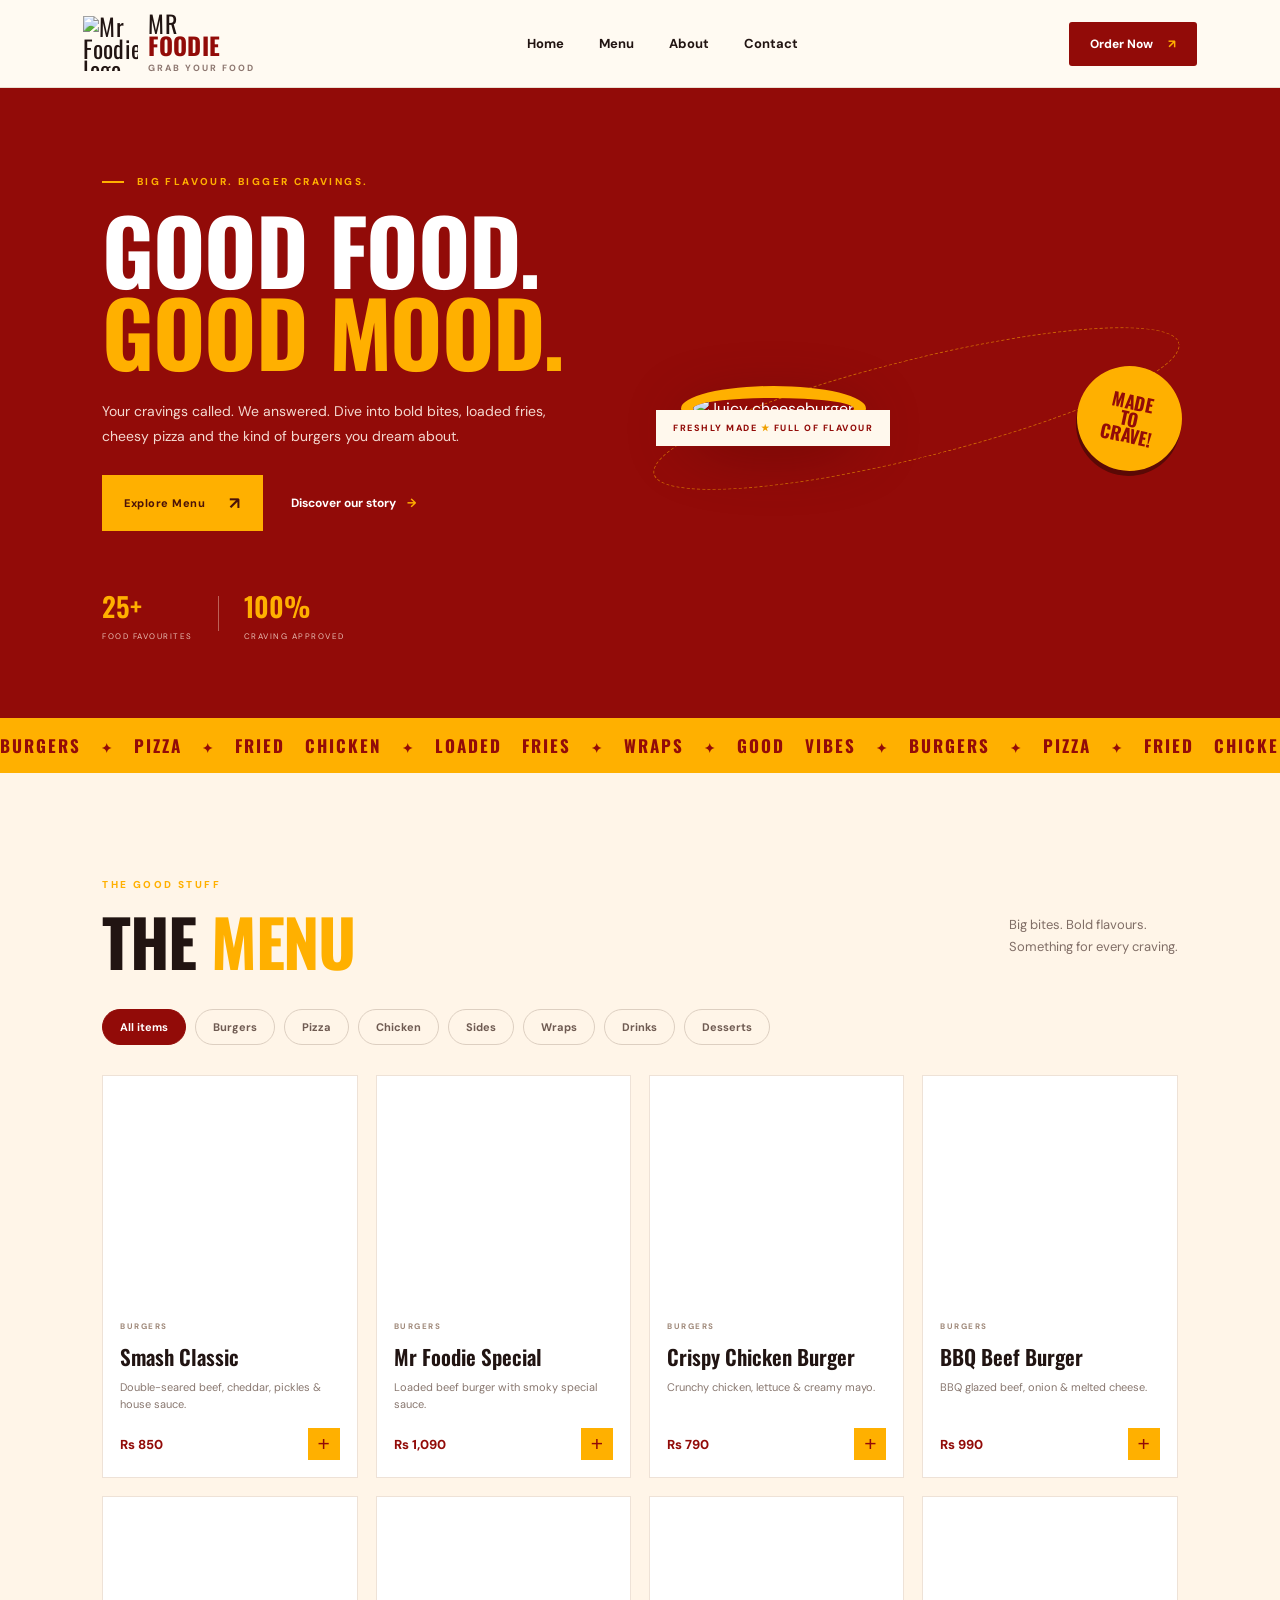
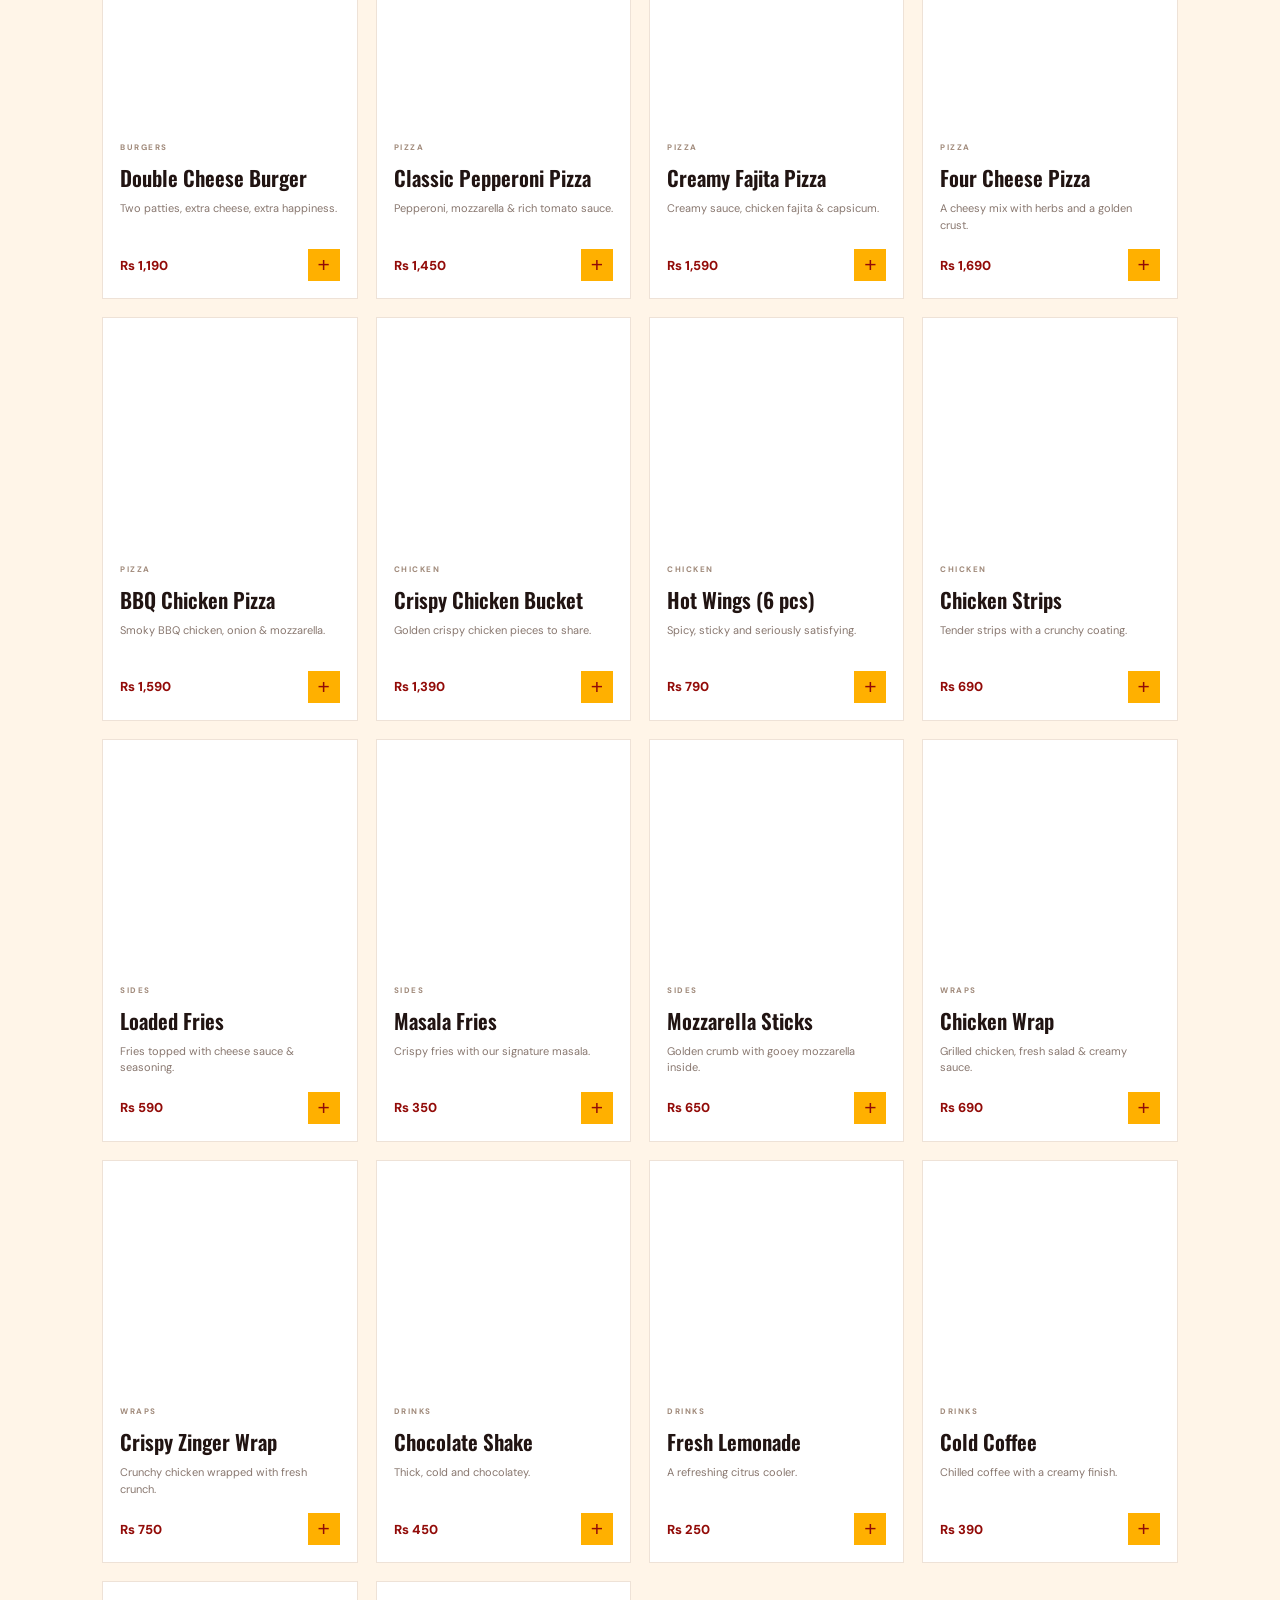
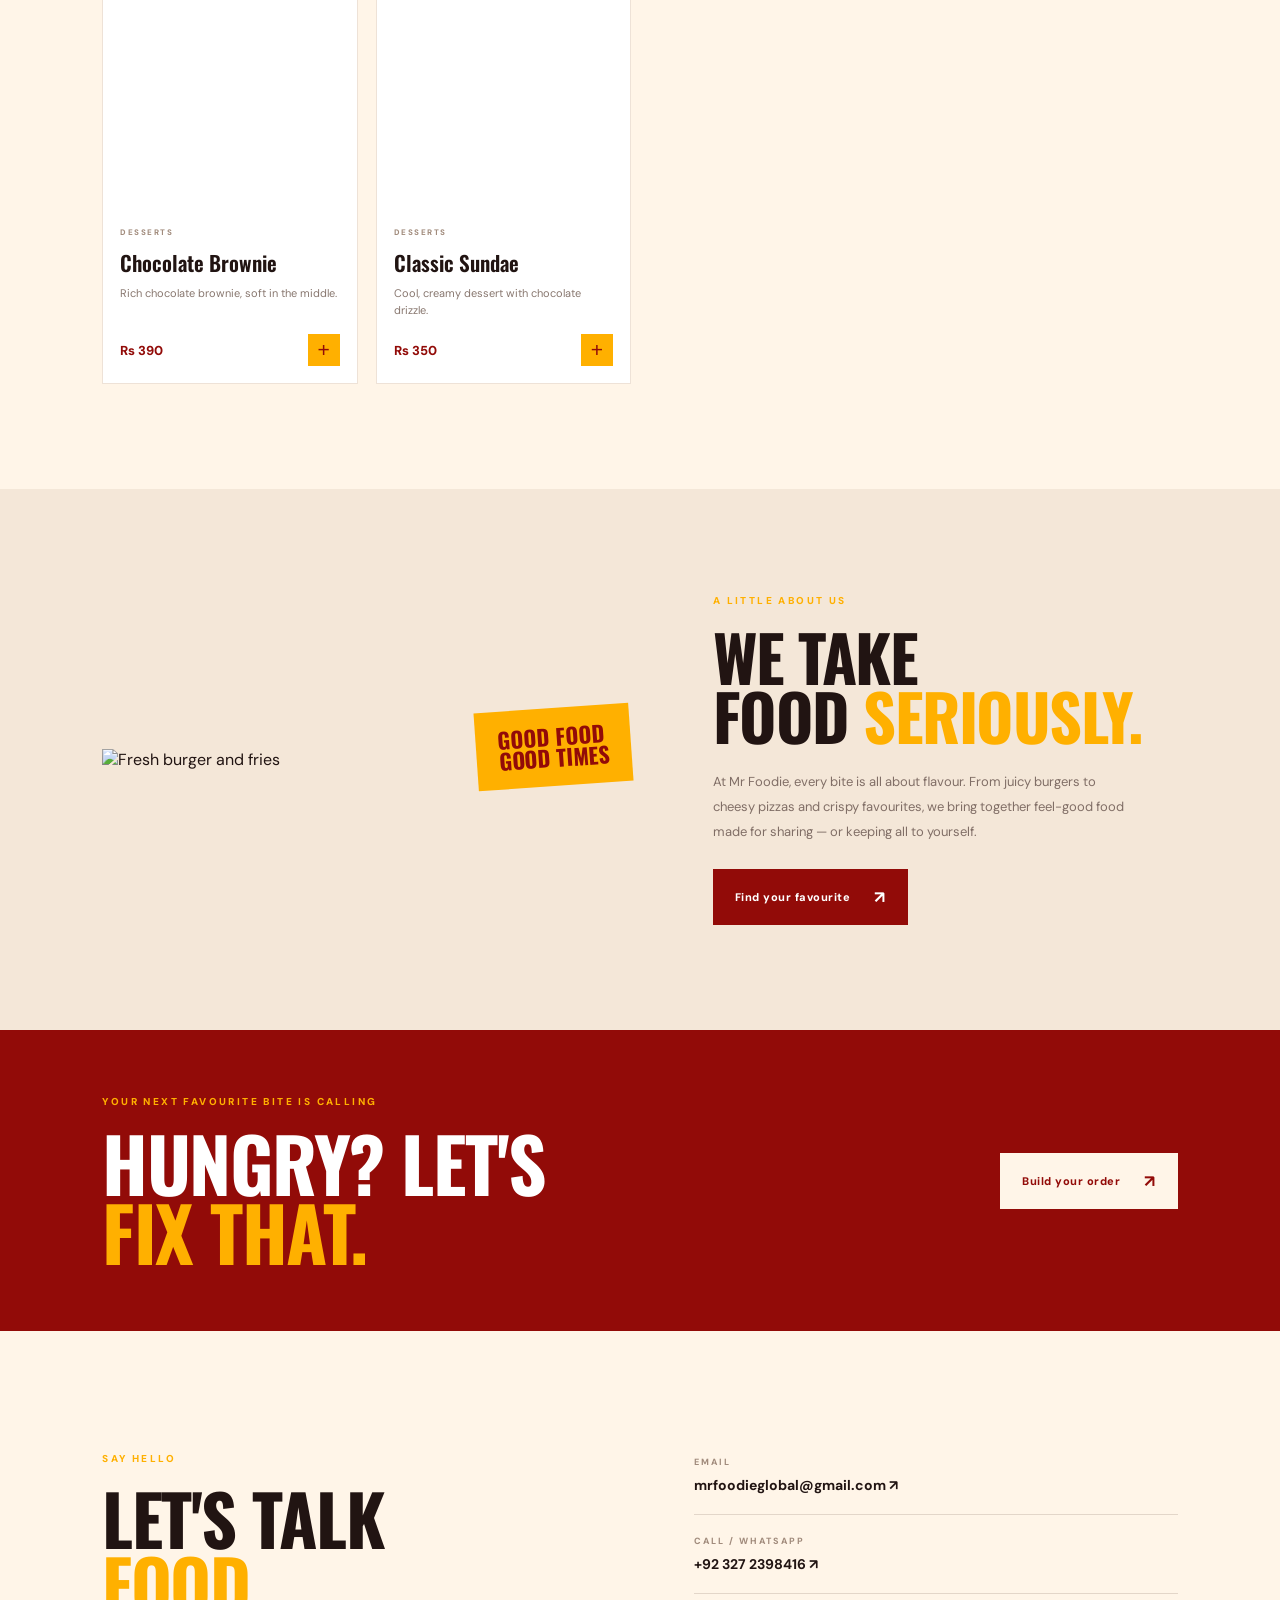
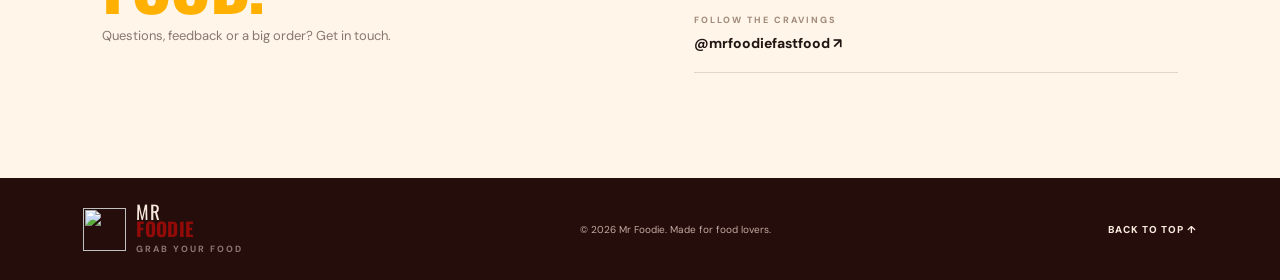
==== index.html @ 16283902 "Add files via upload" ====
<!DOCTYPE html>
<html lang="en">
<head>
  <meta charset="UTF-8"><meta name="viewport" content="width=device-width, initial-scale=1.0">
  <meta name="theme-color" content="#8f0805">
  <meta name="description" content="Mr Foodie — Grab your food. Burgers, pizza, fried chicken, wraps, fries and more.">
  <title>Mr Foodie | Grab Your Food</title>
  <link rel="preconnect" href="https://images.unsplash.com"><link rel="preconnect" href="https://fonts.googleapis.com">
  <link href="https://fonts.googleapis.com/css2?family=DM+Sans:wght@400;500;600;700;800&family=Oswald:wght@500;600;700&display=swap" rel="stylesheet">
  <link rel="stylesheet" href="styles.css">
</head>
<body>
<header class="site-header">
  <a class="brand" href="#home"><img src="assets/logo.png" alt="Mr Foodie logo"><span>MR <b>FOODIE</b><small>GRAB YOUR FOOD</small></span></a>
  <button class="menu-toggle" aria-label="Open menu">☰</button>
  <nav id="nav"><a href="#home">Home</a><a href="#menu">Menu</a><a href="#about">About</a><a href="#contact">Contact</a></nav>
  <a class="header-order" href="#menu">Order Now <span>↗</span></a>
</header>
<main>
<section class="hero" id="home">
  <div class="hero-copy"><p class="eyebrow"><span></span> BIG FLAVOUR. BIGGER CRAVINGS.</p>
    <h1>GOOD FOOD.<br><em>GOOD MOOD.</em></h1>
    <p class="hero-text">Your cravings called. We answered. Dive into bold bites, loaded fries, cheesy pizza and the kind of burgers you dream about.</p>
    <div class="hero-actions"><a class="btn btn-primary" href="#menu">Explore Menu <b>↗</b></a><a class="text-link" href="#about">Discover our story <span>→</span></a></div>
    <div class="hero-stats"><div><strong>25+</strong><small>FOOD FAVOURITES</small></div><i></i><div><strong>100%</strong><small>CRAVING APPROVED</small></div></div>
  </div>
  <div class="hero-art"><div class="hero-ring"></div><img src="https://images.unsplash.com/photo-1568901346375-23c9450c58cd?auto=format&fit=crop&w=1000&q=88" alt="Juicy cheeseburger"><div class="hero-sticker">MADE<br>TO<br>CRAVE!</div><div class="hero-caption">FRESHLY MADE <b>★</b> FULL OF FLAVOUR</div></div>
</section>
<div class="ticker"><div>BURGERS <b>✦</b> PIZZA <b>✦</b> FRIED CHICKEN <b>✦</b> LOADED FRIES <b>✦</b> WRAPS <b>✦</b> GOOD VIBES <b>✦</b> BURGERS <b>✦</b> PIZZA <b>✦</b> FRIED CHICKEN <b>✦</b></div></div>
<section class="menu-section section" id="menu">
  <div class="section-heading"><div><p class="eyebrow">THE GOOD STUFF</p><h2>THE <em>MENU</em></h2></div><p>Big bites. Bold flavours.<br>Something for every craving.</p></div>
  <div class="filters" id="filters">
    <button class="filter active" data-category="All">All items</button><button class="filter" data-category="Burgers">Burgers</button><button class="filter" data-category="Pizza">Pizza</button><button class="filter" data-category="Chicken">Chicken</button><button class="filter" data-category="Sides">Sides</button><button class="filter" data-category="Wraps">Wraps</button><button class="filter" data-category="Drinks">Drinks</button><button class="filter" data-category="Desserts">Desserts</button>
  </div>
  <div class="menu-grid" id="menuGrid"></div>
</section>
<section class="feature section" id="about"><div class="feature-image"><img src="https://images.unsplash.com/photo-1550547660-d9450f859349?auto=format&fit=crop&w=1100&q=85" alt="Fresh burger and fries"><span>GOOD FOOD<br>GOOD TIMES</span></div><div class="feature-copy"><p class="eyebrow">A LITTLE ABOUT US</p><h2>WE TAKE<br>FOOD <em>SERIOUSLY.</em></h2><p>At Mr Foodie, every bite is all about flavour. From juicy burgers to cheesy pizzas and crispy favourites, we bring together feel-good food made for sharing — or keeping all to yourself.</p><a class="btn btn-dark" href="#menu">Find your favourite <b>↗</b></a></div></section>
<section class="order-banner"><div><p class="eyebrow">YOUR NEXT FAVOURITE BITE IS CALLING</p><h2>HUNGRY? LET'S<br><em>FIX THAT.</em></h2></div><a class="btn btn-light" href="#menu">Build your order <b>↗</b></a></section>
<section class="contact section" id="contact"><div><p class="eyebrow">SAY HELLO</p><h2>LET'S TALK<br><em>FOOD.</em></h2><p>Questions, feedback or a big order? Get in touch.</p></div><div class="contact-details"><a href="mailto:mrfoodieglobal@gmail.com"><span>EMAIL</span><b>mrfoodieglobal@gmail.com ↗</b></a><a href="tel:+923272398416"><span>CALL / WHATSAPP</span><b>+92 327 2398416 ↗</b></a><a href="https://www.instagram.com/mrfoodiefastfood" target="_blank" rel="noopener"><span>FOLLOW THE CRAVINGS</span><b>@mrfoodiefastfood ↗</b></a></div></section>
</main>
<footer><a class="brand footer-brand" href="#home"><img src="assets/logo.png" alt=""><span>MR <b>FOODIE</b><small>GRAB YOUR FOOD</small></span></a><p>© <span id="year"></span> Mr Foodie. Made for food lovers.</p><a href="#home">BACK TO TOP ↑</a></footer>

<div class="cart-fab" id="cartFab" aria-live="polite">🛒 <span id="cartCount">0</span> <b>VIEW ORDER</b></div>
<div class="modal-backdrop" id="cartModal" aria-hidden="true"><section class="cart-modal"><button class="close-modal" id="closeCart" aria-label="Close">×</button><p class="eyebrow">READY WHEN YOU ARE</p><h2>YOUR <em>ORDER</em></h2><div id="cartItems"></div><div class="cart-total"><span>ESTIMATED TOTAL</span><strong id="cartTotal">Rs 0</strong></div><form id="orderForm"><label>Your name<input required name="customer" placeholder="Name"></label><label>Phone number<input required name="phone" type="tel" placeholder="+92 ..."></label><label>Delivery address<textarea required name="address" rows="2" placeholder="Where should we deliver?"></textarea></label><label>Extra instructions<textarea name="notes" rows="2" placeholder="Any special requests? (optional)"></textarea></label><button class="btn btn-primary submit-order" type="submit">SEND ORDER TO GMAIL ↗</button><small class="form-note">Your order will open in Gmail as a ready-to-send email. Please press Send to place it.</small></form></section></div>
<script src="script.js"></script>
</body></html>
---- styles.css ----
*{box-sizing:border-box} :root{--red:#920b08;--deep:#650704;--orange:#ffb000;--cream:#fff5e8;--ink:#211412}html{scroll-behavior:smooth}body{margin:0;background:var(--cream);color:var(--ink);font-family:"DM Sans",sans-serif}a{color:inherit;text-decoration:none}.site-header{height:88px;padding:0 6.5%;display:flex;align-items:center;justify-content:space-between;background:#fffaf2;position:sticky;top:0;z-index:10;border-bottom:1px solid #eadfd2}.brand{display:flex;align-items:center;gap:10px;font-family:Oswald,sans-serif;font-size:24px;line-height:.9;letter-spacing:.4px}.brand img{width:55px;height:55px;object-fit:contain}.brand span{display:flex;flex-direction:column}.brand b{color:var(--red)}.brand small{font:700 9px "DM Sans";letter-spacing:2px;margin-top:6px;color:#8d7770}nav{display:flex;gap:35px;font-size:13px;font-weight:700}nav a:hover,.text-link:hover{color:var(--red)}.header-order{background:var(--red);color:white;padding:14px 21px;border-radius:3px;font-size:12px;font-weight:800}.header-order span{color:var(--orange);margin-left:12px}.menu-toggle{display:none;border:0;background:none;font-size:25px}.hero{background:var(--red);color:white;min-height:630px;padding:80px 8% 70px;display:grid;grid-template-columns:1fr 1fr;align-items:center;gap:3%}.eyebrow{font-size:10px;letter-spacing:2.4px;font-weight:800;color:var(--orange);margin:0 0 20px}.eyebrow span{display:inline-block;width:22px;height:2px;background:var(--orange);vertical-align:middle;margin-right:8px}.hero h1,.section h2,.order-banner h2{font:700 clamp(56px,7vw,100px)/.92 Oswald,sans-serif;letter-spacing:-1.5px;margin:0}.hero h1 em,.section h2 em,.order-banner h2 em{font-style:normal;color:var(--orange)}.hero-text{max-width:480px;color:#f4d9d0;line-height:1.8;font-size:14px;margin:26px 0}.hero-actions{display:flex;align-items:center;gap:28px}.btn{display:inline-flex;align-items:center;justify-content:space-between;gap:24px;padding:17px 22px;font-size:11px;font-weight:800;letter-spacing:.5px;border:0;cursor:pointer}.btn-primary{background:var(--orange);color:#4b1208}.btn b{font-size:17px}.text-link{font-size:12px;font-weight:700}.text-link span{margin-left:8px;color:var(--orange)}.hero-stats{display:flex;align-items:center;gap:25px;margin-top:55px}.hero-stats div{display:flex;flex-direction:column;gap:5px}.hero-stats strong{font:600 27px Oswald;color:var(--orange)}.hero-stats small{font-size:8px;letter-spacing:1.5px;color:#e8bdb3}.hero-stats i{height:35px;width:1px;background:#bd6157}.hero-art{position:relative;max-width:540px;margin:auto;width:100%;padding:25px}.hero-art img{width:100%;aspect-ratio:1/1;object-fit:cover;border-radius:50%;position:relative;z-index:1;border:12px solid var(--orange);box-shadow:0 20px 60px #41030066}.hero-ring{position:absolute;inset:0;border:1px dashed #ffb00088;border-radius:50%;transform:rotate(-14deg) scale(1.04)}.hero-sticker{position:absolute;z-index:2;right:-4px;top:6%;background:var(--orange);color:var(--red);width:105px;height:105px;border-radius:50%;display:grid;place-content:center;text-align:center;font:700 18px/.95 Oswald;transform:rotate(12deg);box-shadow:0 5px 0 #5a0905}.hero-caption{position:absolute;z-index:2;bottom:10px;left:0;background:#fff8ed;color:var(--red);padding:12px 17px;font-size:9px;letter-spacing:1.5px;font-weight:800}.hero-caption b{color:#f0a000}.ticker{overflow:hidden;background:var(--orange);color:var(--red);white-space:nowrap;padding:15px 0;font:700 17px Oswald;letter-spacing:2px}.ticker div{word-spacing:14px;text-align:center}.ticker b{font-size:13px}.section{padding:105px 8%}.section-heading{display:flex;justify-content:space-between;align-items:end;margin-bottom:38px}.section-heading h2,.feature-copy h2,.contact h2{font-size:65px}.section-heading>p{font-size:13px;line-height:1.7;color:#806e66}.filters{display:flex;gap:9px;flex-wrap:wrap;margin-bottom:30px}.filter{border:1px solid #ddcfc1;background:transparent;padding:10px 17px;border-radius:30px;font:700 11px "DM Sans";cursor:pointer;color:#6f5b52}.filter.active,.filter:hover{background:var(--red);color:white;border-color:var(--red)}.menu-grid{display:grid;grid-template-columns:repeat(4,1fr);gap:18px}.food-card{background:white;border:1px solid #eee2d7;transition:.25s;position:relative}.food-card:hover{transform:translateY(-5px);box-shadow:0 15px 35px #5a1c1014}.food-card img{width:100%;aspect-ratio:1.15/1;object-fit:cover;display:block}.food-info{padding:17px}.food-category{font-size:8px;letter-spacing:1.5px;color:#a18b7c;font-weight:800}.food-info h3{font:600 21px Oswald;margin:7px 0}.food-info p{font-size:11px;color:#88776f;line-height:1.5;min-height:33px;margin:0 0 16px}.food-bottom{display:flex;align-items:center;justify-content:space-between}.food-price{font-weight:800;font-size:13px;color:var(--red)}.add-btn{width:32px;height:32px;border:0;background:var(--orange);color:var(--red);font-size:21px;cursor:pointer}.feature{display:grid;grid-template-columns:1.05fr .95fr;gap:9%;align-items:center;background:#f4e7d8}.feature-image{position:relative}.feature-image img{width:100%;height:430px;object-fit:cover}.feature-image span{position:absolute;bottom:-15px;right:-15px;background:var(--orange);color:var(--red);padding:18px 22px;font:700 22px/.95 Oswald;transform:rotate(-4deg)}.feature-copy h2{font-size:clamp(48px,5vw,70px)}.feature-copy>p:not(.eyebrow){color:#806e66;line-height:1.9;font-size:13px;max-width:420px;margin:25px 0}.btn-dark{background:var(--red);color:white}.order-banner{padding:65px 8%;background:var(--red);color:white;display:flex;justify-content:space-between;align-items:center}.order-banner h2{font-size:clamp(45px,6vw,75px)}.btn-light{background:var(--cream);color:var(--red)}.contact{display:grid;grid-template-columns:1fr 1fr;gap:10%;align-items:center}.contact h2{font-size:70px}.contact>div>p:not(.eyebrow){color:#88776f;font-size:13px}.contact-details{display:flex;flex-direction:column}.contact-details a{padding:20px 0;border-bottom:1px solid #e3d6c9;display:flex;flex-direction:column;gap:8px}.contact-details span{font-size:9px;letter-spacing:2px;color:#a18b7c;font-weight:800}.contact-details b{font-size:14px}footer{padding:25px 6.5%;background:#250d0b;color:#f8eadd;display:flex;align-items:center;justify-content:space-between;font-size:10px}footer p{color:#c3a9a0}.footer-brand{font-size:19px}.footer-brand img{width:43px;height:43px}footer>a:last-child{font-weight:800;letter-spacing:1px}.cart-fab{position:fixed;right:24px;bottom:24px;z-index:12;background:var(--orange);color:var(--red);padding:15px 19px;box-shadow:0 8px 30px #280b0b44;font-size:13px;font-weight:800;cursor:pointer;display:none}.cart-fab.show{display:flex;align-items:center;gap:9px}.cart-fab b{font-size:10px;letter-spacing:1px}.modal-backdrop{position:fixed;inset:0;background:#180806b8;z-index:20;display:none;justify-content:flex-end}.modal-backdrop.open{display:flex}.cart-modal{background:var(--cream);width:min(480px,100%);height:100%;overflow:auto;padding:38px}.close-modal{float:right;border:0;background:none;font-size:32px;cursor:pointer}.cart-modal h2{font:700 43px Oswald;margin:0 0 20px}.cart-modal h2 em{font-style:normal;color:var(--red)}.cart-line{display:flex;justify-content:space-between;gap:10px;padding:13px 0;border-bottom:1px solid #e4d6c9;font-size:12px}.cart-line button{border:0;background:none;color:var(--red);cursor:pointer;font-weight:800}.cart-total{display:flex;justify-content:space-between;padding:20px 0;font-size:11px;font-weight:800}.cart-total strong{font-size:19px;color:var(--red)}#orderForm{display:grid;gap:13px}#orderForm label{font-size:10px;font-weight:800;display:grid;gap:6px}#orderForm input,#orderForm textarea{width:100%;border:1px solid #dfd0c1;background:white;padding:12px;font:12px "DM Sans";resize:vertical}.submit-order{width:100%;justify-content:center}.form-note{font-size:10px;color:#8c7b70;line-height:1.5}@media(max-width:900px){.hero{padding:65px 6%;min-height:auto}.menu-grid{grid-template-columns:repeat(3,1fr)}.section{padding:80px 6%}.site-header{padding:0 5%}}@media(max-width:650px){.site-header{height:72px}.brand{font-size:20px}.brand img{width:45px;height:45px}.menu-toggle{display:block;margin-left:auto;margin-right:15px}nav{display:none;position:absolute;top:72px;left:0;right:0;background:#fffaf2;padding:22px;flex-direction:column;gap:20px;border-bottom:1px solid #eadfd2}nav.open{display:flex}.header-order{padding:11px 13px;font-size:10px}.hero{grid-template-columns:1fr;padding:60px 7% 45px;gap:50px}.hero h1{font-size:65px}.hero-art{max-width:390px}.hero-stats{margin-top:35px}.section{padding:70px 6%}.section-heading{align-items:start;flex-direction:column;gap:15px}.section-heading h2,.feature-copy h2{font-size:55px}.menu-grid{grid-template-columns:repeat(2,1fr);gap:10px}.food-info{padding:12px}.food-info h3{font-size:18px}.food-info p{font-size:10px}.filters{gap:6px}.filter{padding:9px 12px;font-size:10px}.feature{grid-template-columns:1fr;gap:45px}.feature-image img{height:300px}.feature-copy{padding-bottom:10px}.order-banner{padding:50px 7%;gap:25px;align-items:flex-start;flex-direction:column}.contact{grid-template-columns:1fr;gap:30px}.contact h2{font-size:58px}footer{gap:15px;flex-wrap:wrap}footer p{order:3;width:100%}.cart-modal{padding:28px 22px}}@media(max-width:370px){.menu-grid{grid-template-columns:1fr}.hero h1{font-size:55px}.header-order{display:none}}
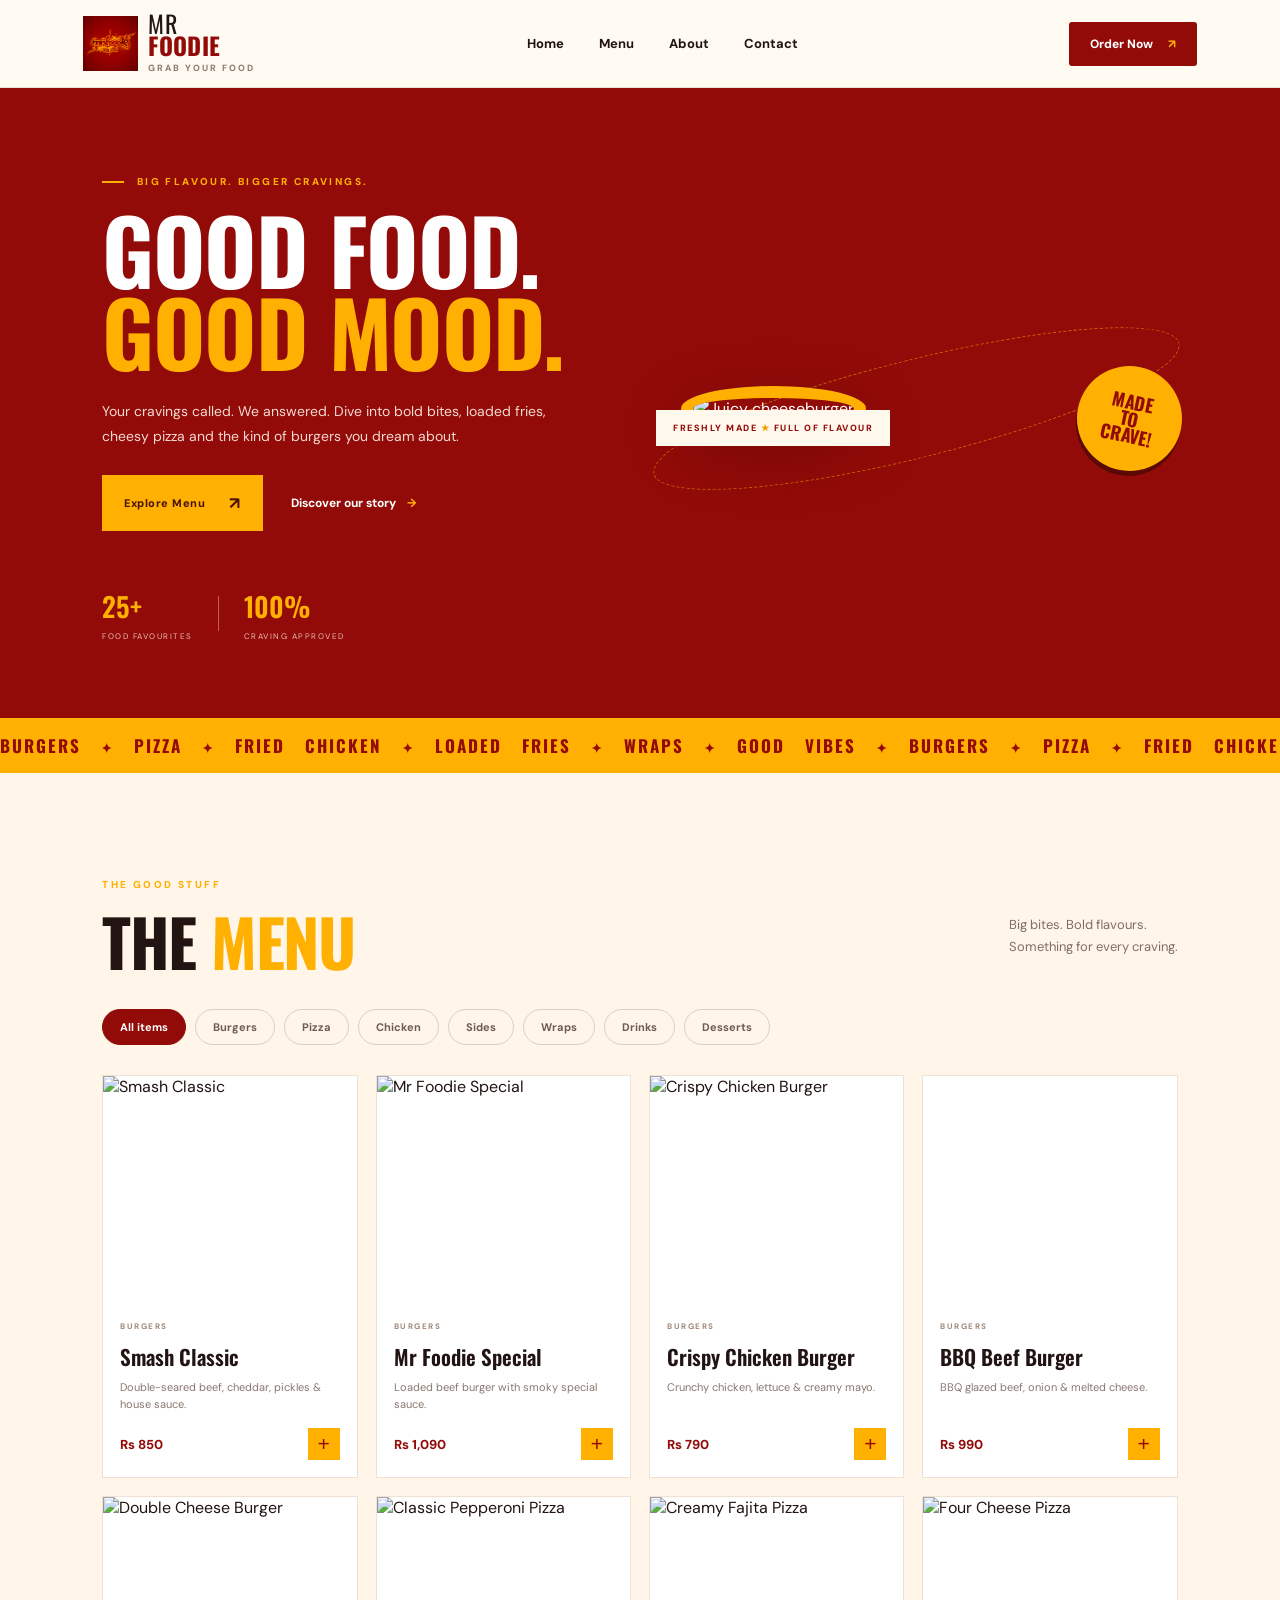
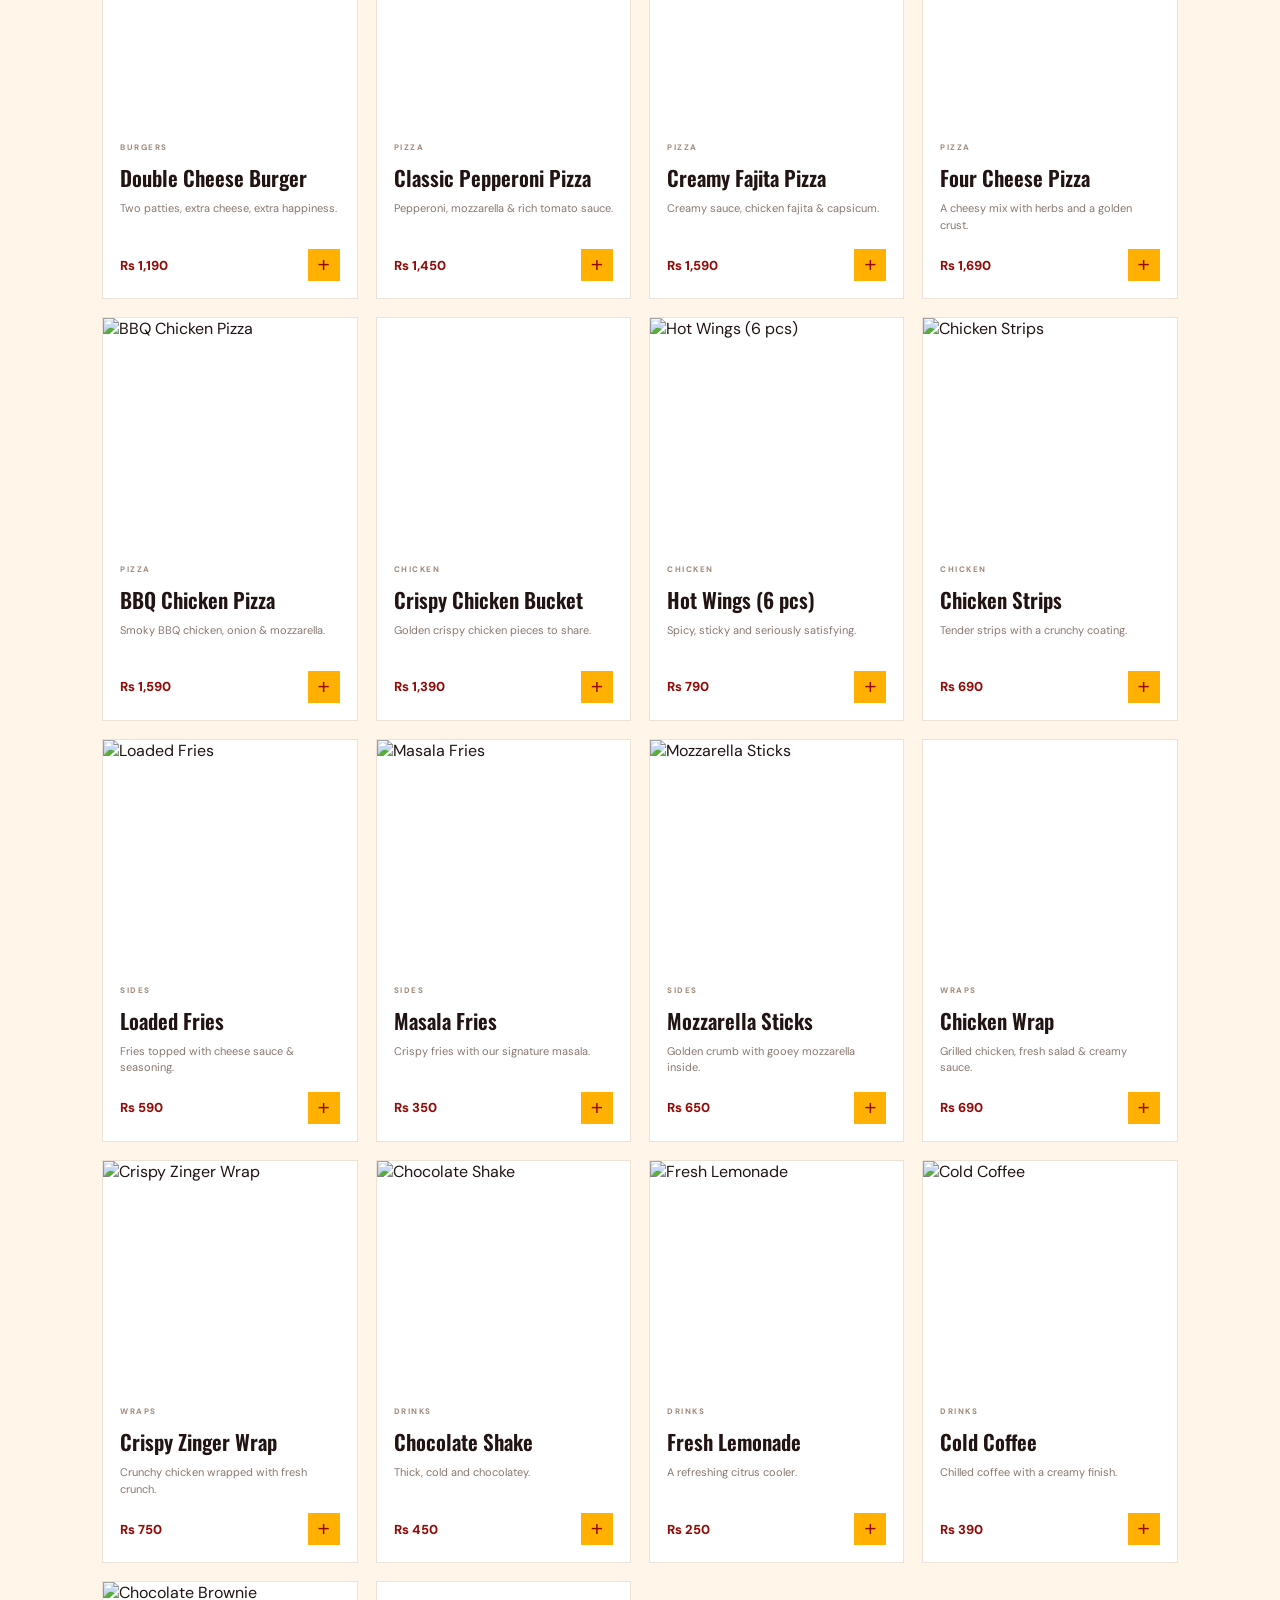
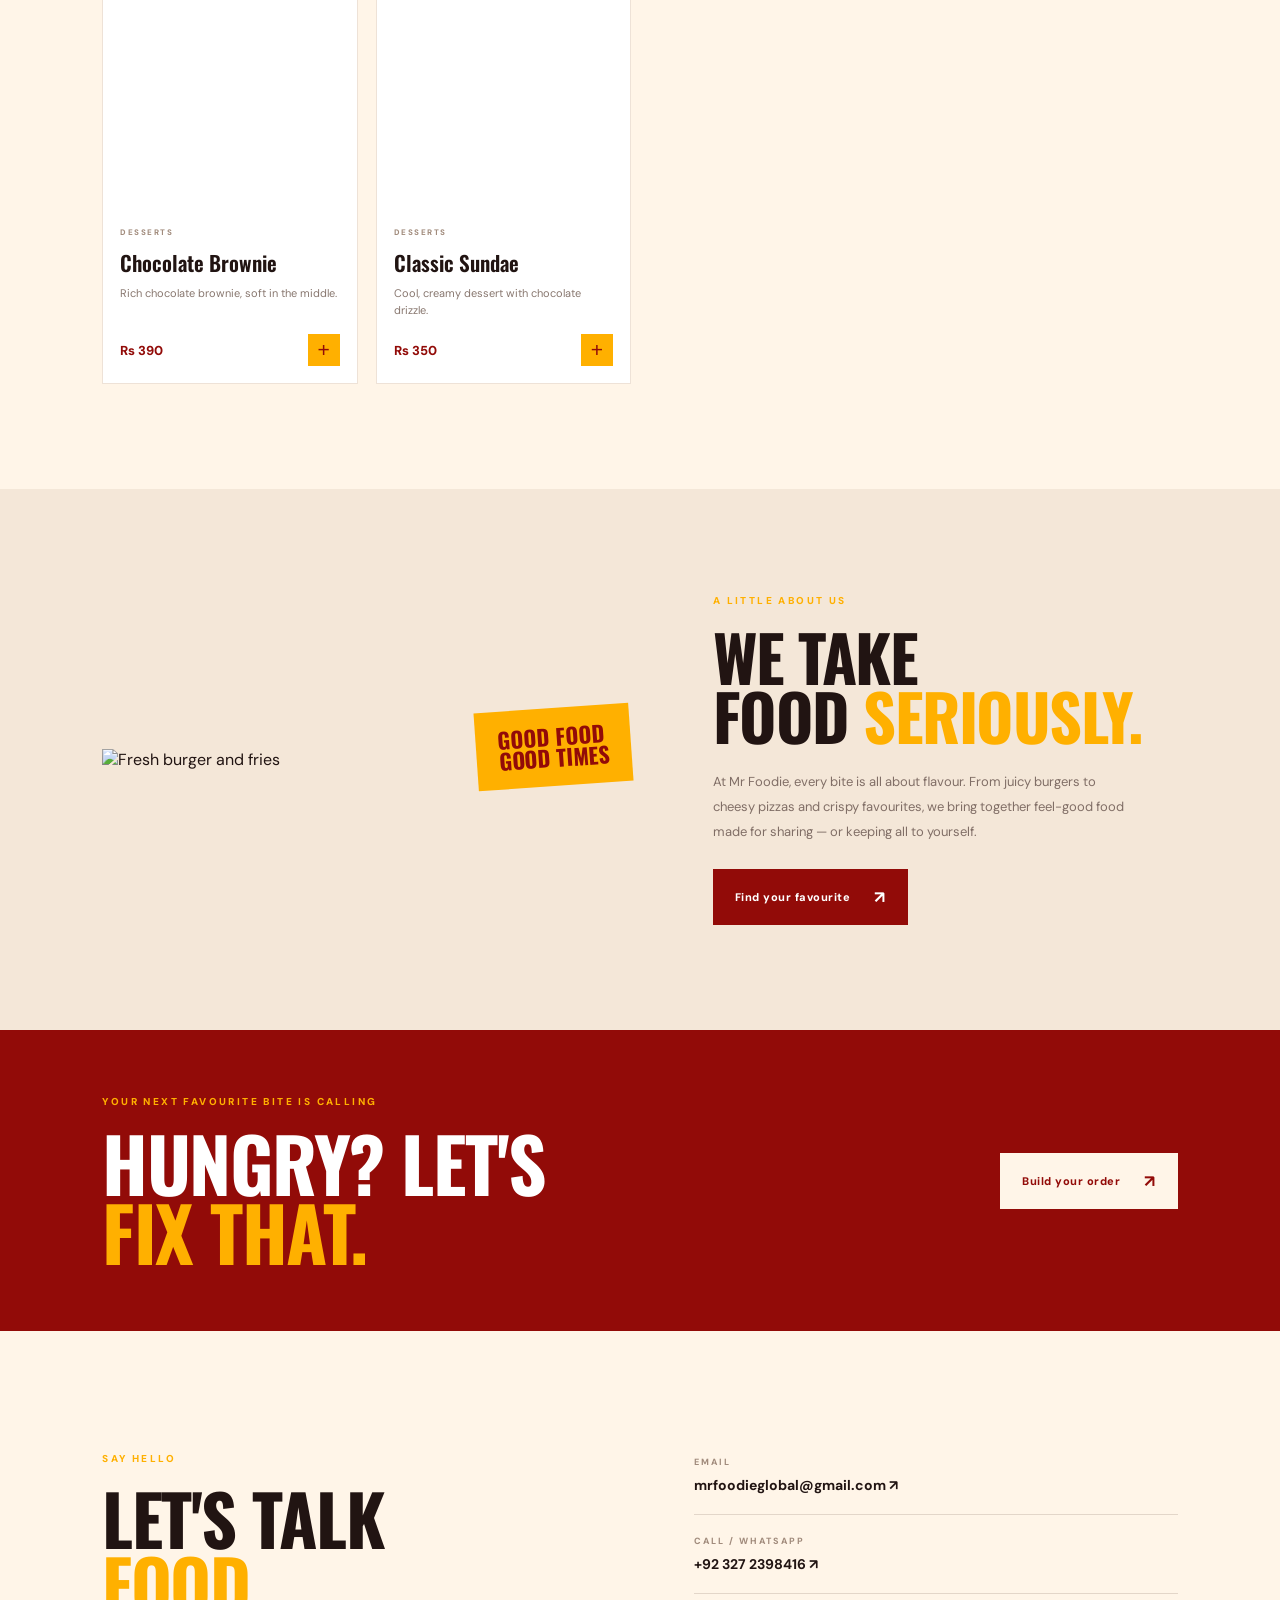
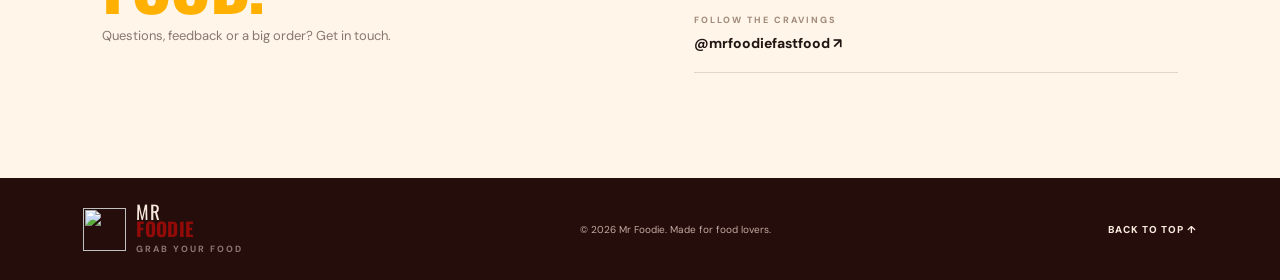
==== commit ca268581: "Update index.html" ====
--- a/index.html
+++ b/index.html
@@ -11,7 +11,7 @@
 </head>
 <body>
 <header class="site-header">
-  <a class="brand" href="#home"><img src="assets/logo.png" alt="Mr Foodie logo"><span>MR <b>FOODIE</b><small>GRAB YOUR FOOD</small></span></a>
+  <a class="brand" href="#home"><img src="logo.png" alt="Mr Foodie logo"><span>MR <b>FOODIE</b><small>GRAB YOUR FOOD</small></span></a>
   <button class="menu-toggle" aria-label="Open menu">☰</button>
   <nav id="nav"><a href="#home">Home</a><a href="#menu">Menu</a><a href="#about">About</a><a href="#contact">Contact</a></nav>
   <a class="header-order" href="#menu">Order Now <span>↗</span></a>
@@ -43,4 +43,4 @@
 <div class="cart-fab" id="cartFab" aria-live="polite">🛒 <span id="cartCount">0</span> <b>VIEW ORDER</b></div>
 <div class="modal-backdrop" id="cartModal" aria-hidden="true"><section class="cart-modal"><button class="close-modal" id="closeCart" aria-label="Close">×</button><p class="eyebrow">READY WHEN YOU ARE</p><h2>YOUR <em>ORDER</em></h2><div id="cartItems"></div><div class="cart-total"><span>ESTIMATED TOTAL</span><strong id="cartTotal">Rs 0</strong></div><form id="orderForm"><label>Your name<input required name="customer" placeholder="Name"></label><label>Phone number<input required name="phone" type="tel" placeholder="+92 ..."></label><label>Delivery address<textarea required name="address" rows="2" placeholder="Where should we deliver?"></textarea></label><label>Extra instructions<textarea name="notes" rows="2" placeholder="Any special requests? (optional)"></textarea></label><button class="btn btn-primary submit-order" type="submit">SEND ORDER TO GMAIL ↗</button><small class="form-note">Your order will open in Gmail as a ready-to-send email. Please press Send to place it.</small></form></section></div>
 <script src="script.js"></script>
-</body></html>+</body></html>
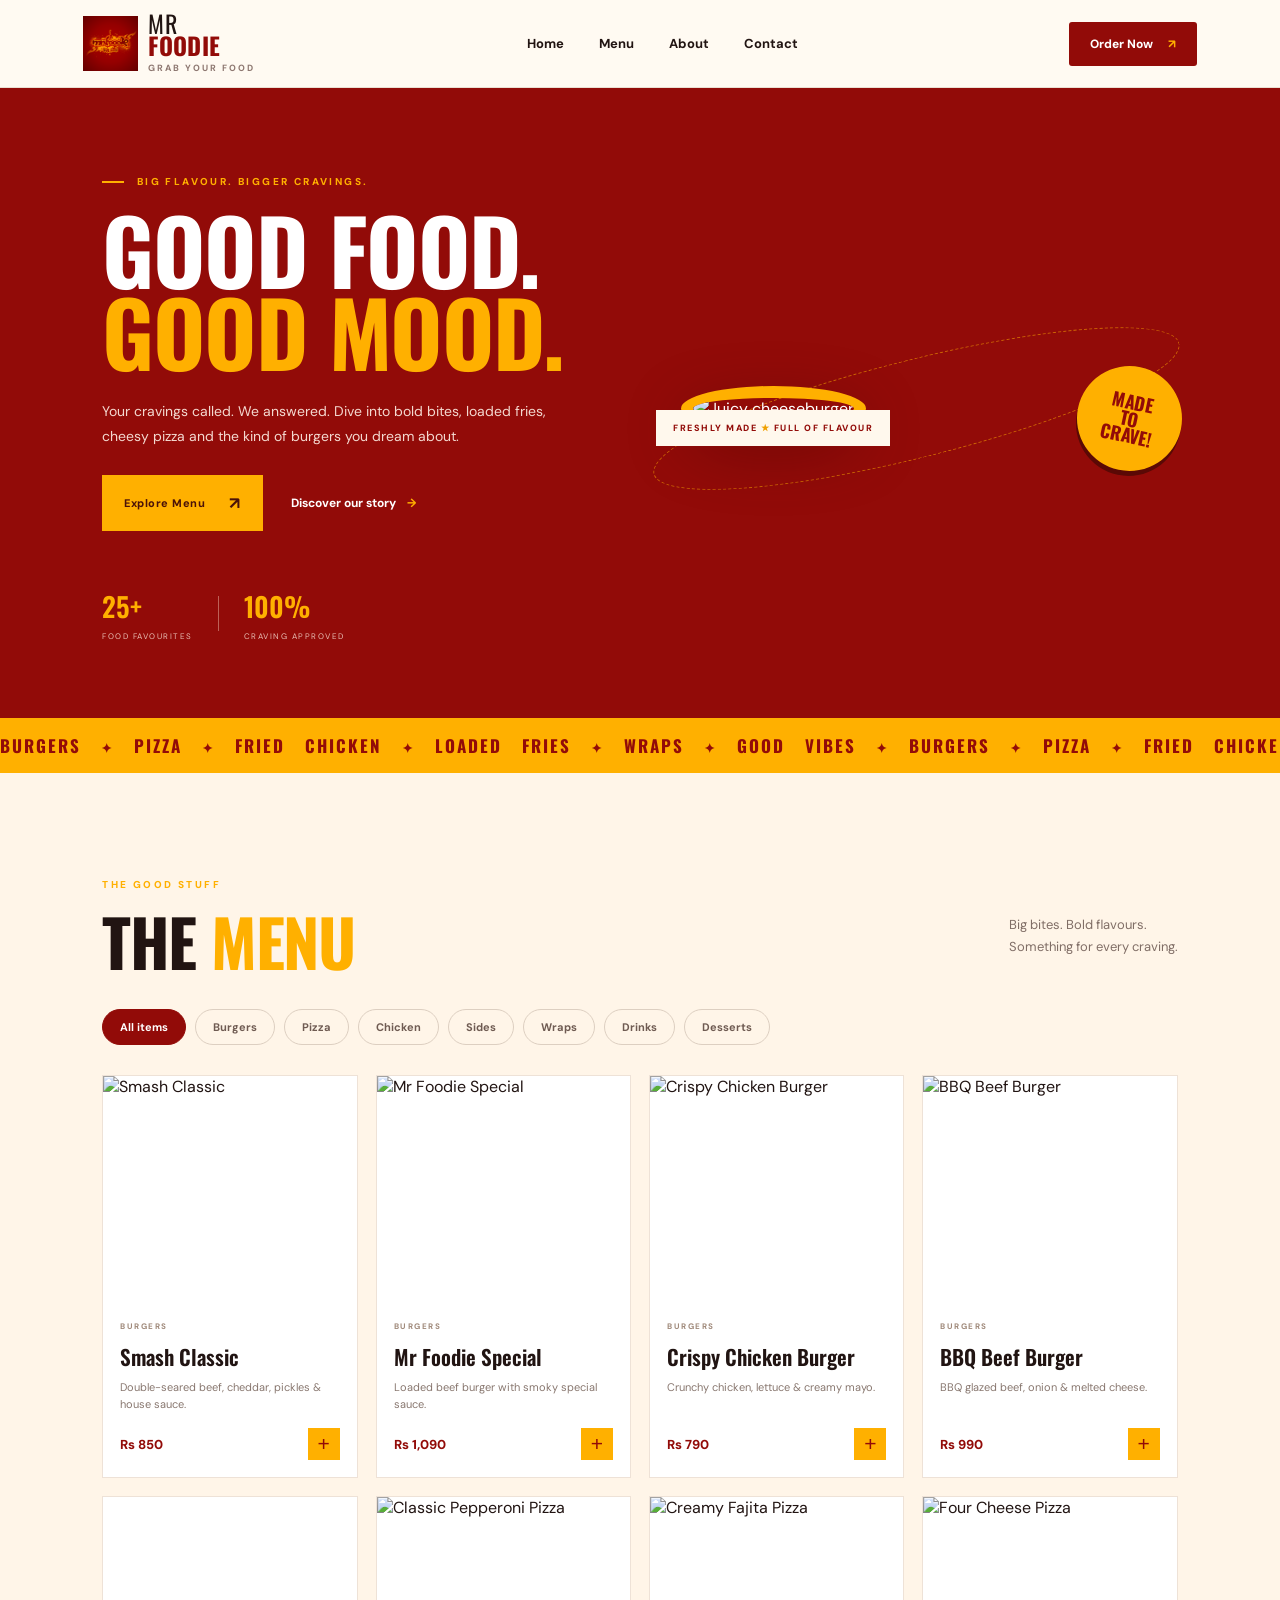
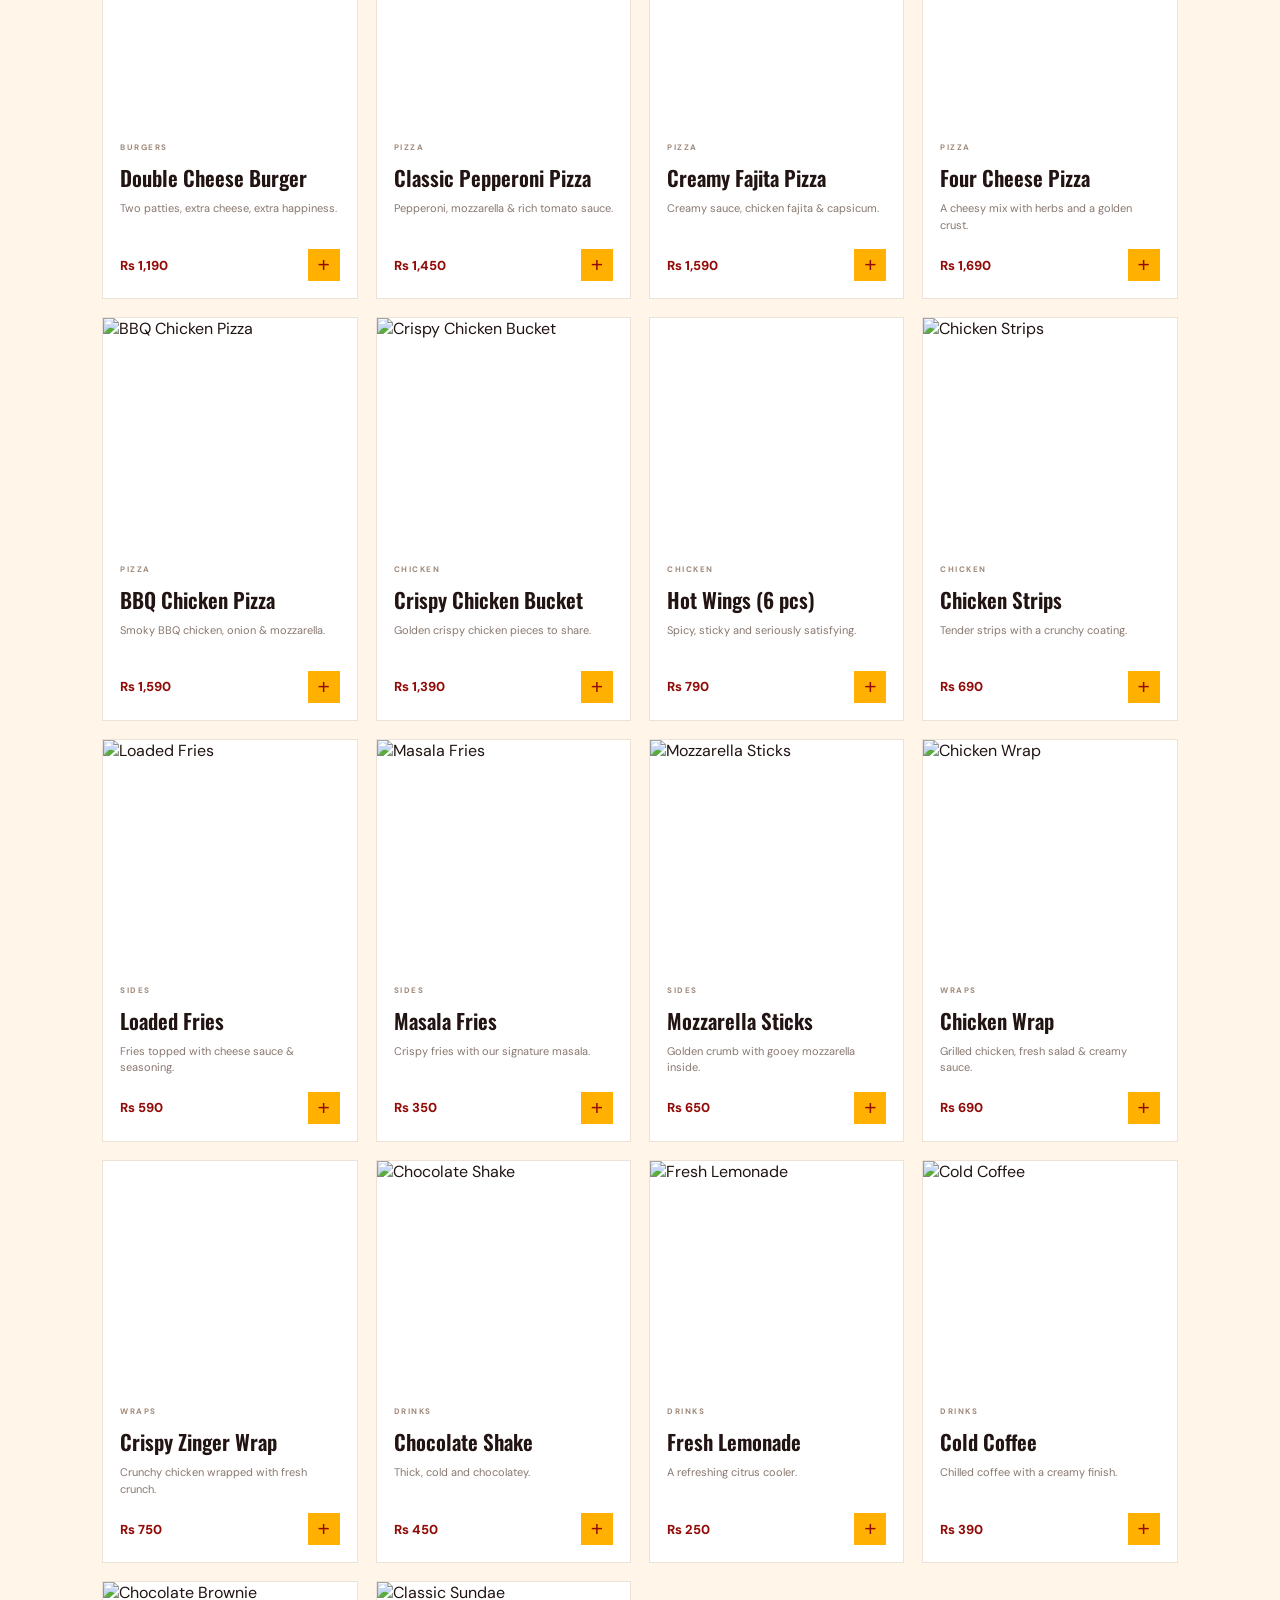
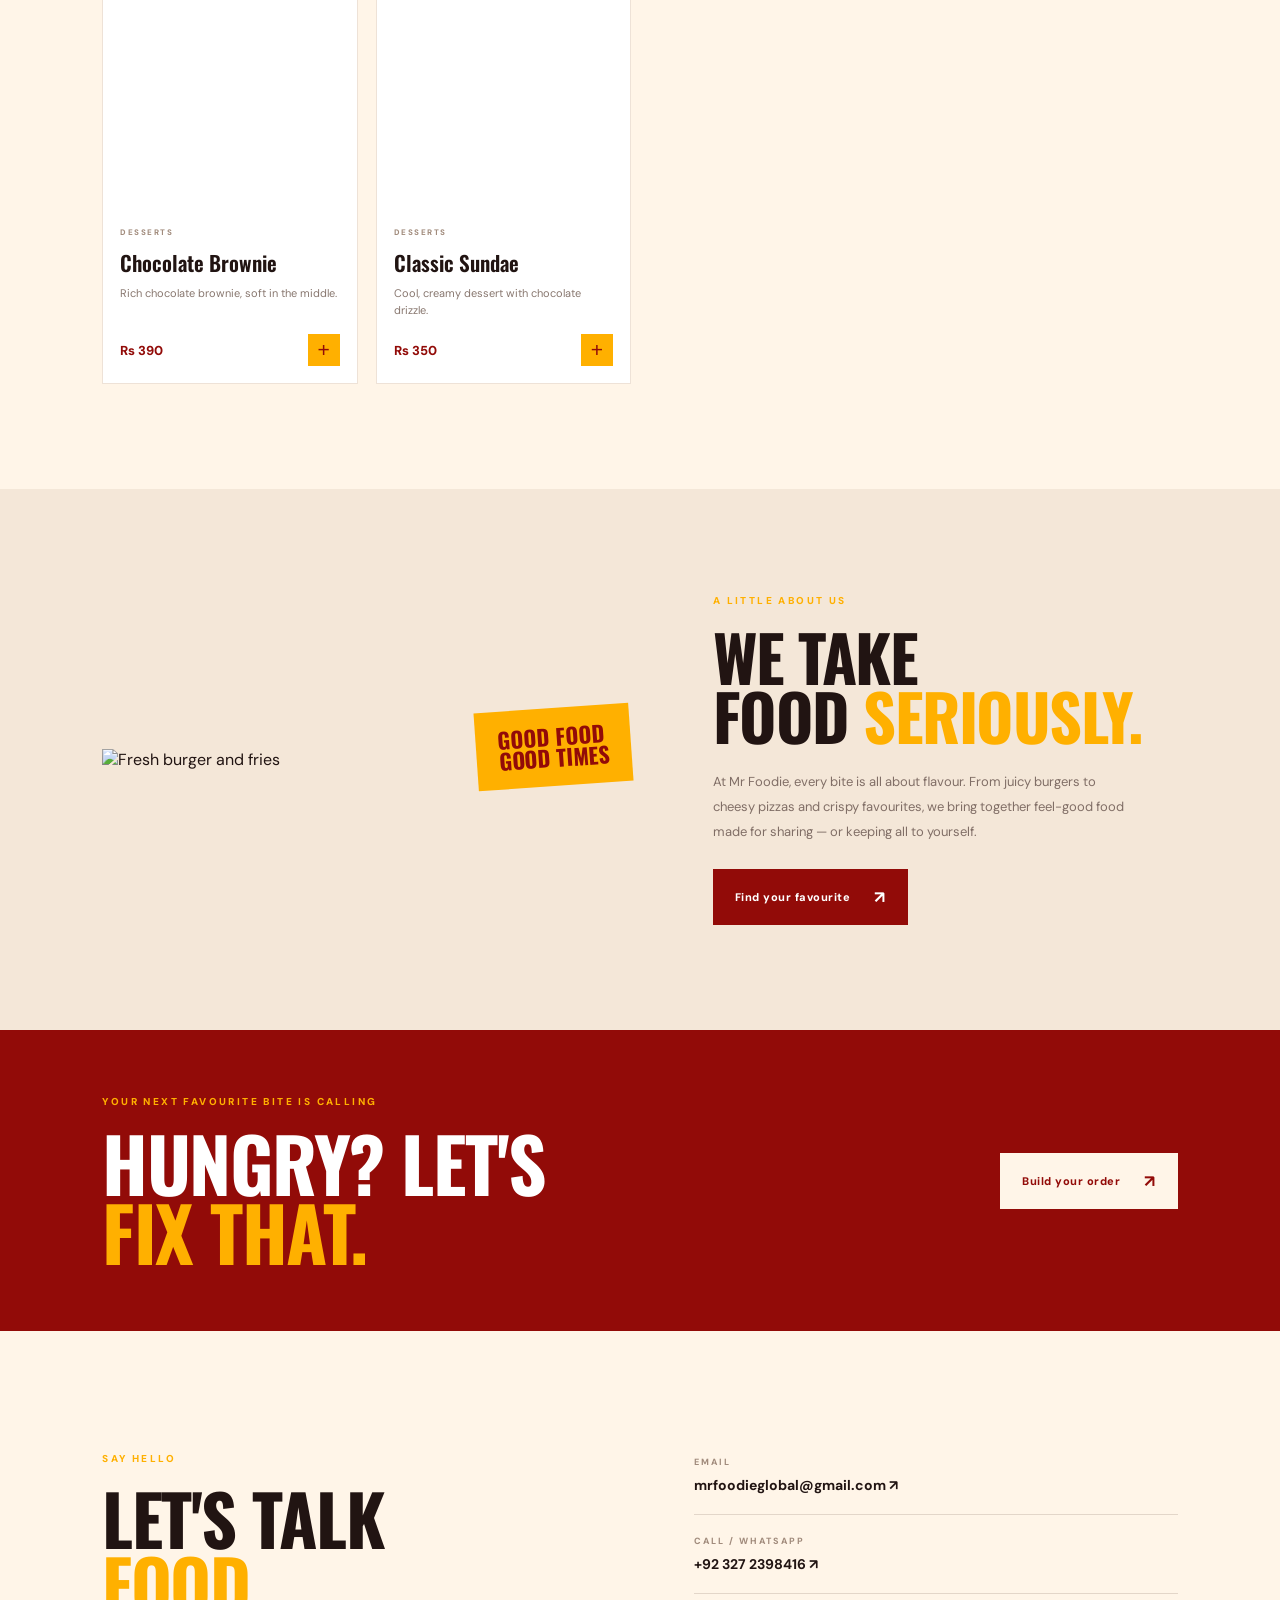
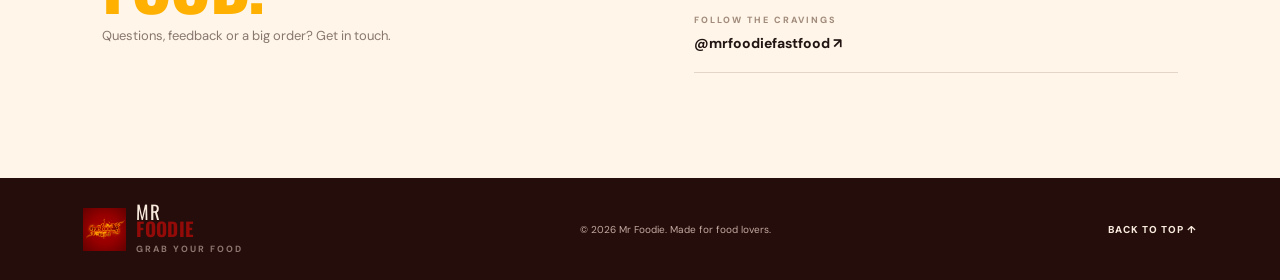
==== commit 2ec45e07: "Update index.html" ====
--- a/index.html
+++ b/index.html
@@ -38,7 +38,7 @@
 <section class="order-banner"><div><p class="eyebrow">YOUR NEXT FAVOURITE BITE IS CALLING</p><h2>HUNGRY? LET'S<br><em>FIX THAT.</em></h2></div><a class="btn btn-light" href="#menu">Build your order <b>↗</b></a></section>
 <section class="contact section" id="contact"><div><p class="eyebrow">SAY HELLO</p><h2>LET'S TALK<br><em>FOOD.</em></h2><p>Questions, feedback or a big order? Get in touch.</p></div><div class="contact-details"><a href="mailto:mrfoodieglobal@gmail.com"><span>EMAIL</span><b>mrfoodieglobal@gmail.com ↗</b></a><a href="tel:+923272398416"><span>CALL / WHATSAPP</span><b>+92 327 2398416 ↗</b></a><a href="https://www.instagram.com/mrfoodiefastfood" target="_blank" rel="noopener"><span>FOLLOW THE CRAVINGS</span><b>@mrfoodiefastfood ↗</b></a></div></section>
 </main>
-<footer><a class="brand footer-brand" href="#home"><img src="assets/logo.png" alt=""><span>MR <b>FOODIE</b><small>GRAB YOUR FOOD</small></span></a><p>© <span id="year"></span> Mr Foodie. Made for food lovers.</p><a href="#home">BACK TO TOP ↑</a></footer>
+<footer><a class="brand footer-brand" href="#home"><img src="logo.png" alt=""><span>MR <b>FOODIE</b><small>GRAB YOUR FOOD</small></span></a><p>© <span id="year"></span> Mr Foodie. Made for food lovers.</p><a href="#home">BACK TO TOP ↑</a></footer>
 
 <div class="cart-fab" id="cartFab" aria-live="polite">🛒 <span id="cartCount">0</span> <b>VIEW ORDER</b></div>
 <div class="modal-backdrop" id="cartModal" aria-hidden="true"><section class="cart-modal"><button class="close-modal" id="closeCart" aria-label="Close">×</button><p class="eyebrow">READY WHEN YOU ARE</p><h2>YOUR <em>ORDER</em></h2><div id="cartItems"></div><div class="cart-total"><span>ESTIMATED TOTAL</span><strong id="cartTotal">Rs 0</strong></div><form id="orderForm"><label>Your name<input required name="customer" placeholder="Name"></label><label>Phone number<input required name="phone" type="tel" placeholder="+92 ..."></label><label>Delivery address<textarea required name="address" rows="2" placeholder="Where should we deliver?"></textarea></label><label>Extra instructions<textarea name="notes" rows="2" placeholder="Any special requests? (optional)"></textarea></label><button class="btn btn-primary submit-order" type="submit">SEND ORDER TO GMAIL ↗</button><small class="form-note">Your order will open in Gmail as a ready-to-send email. Please press Send to place it.</small></form></section></div>
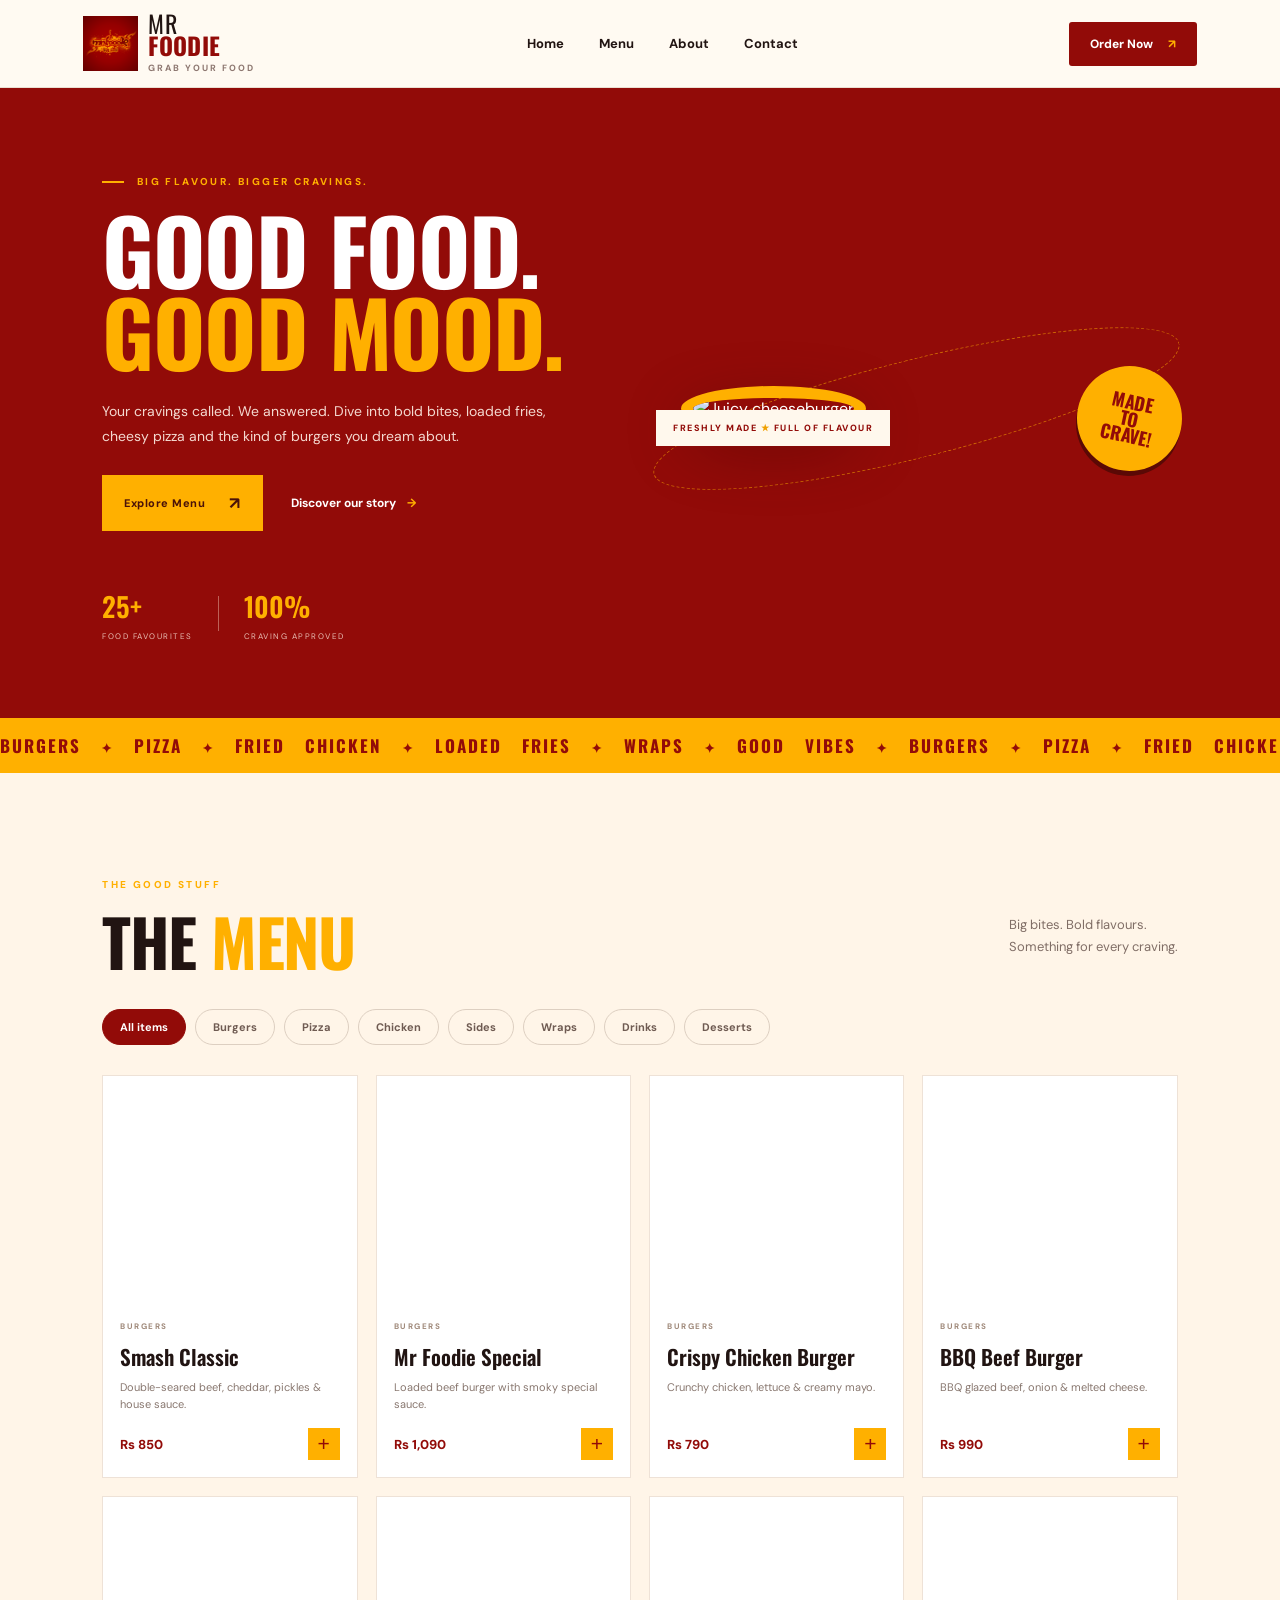
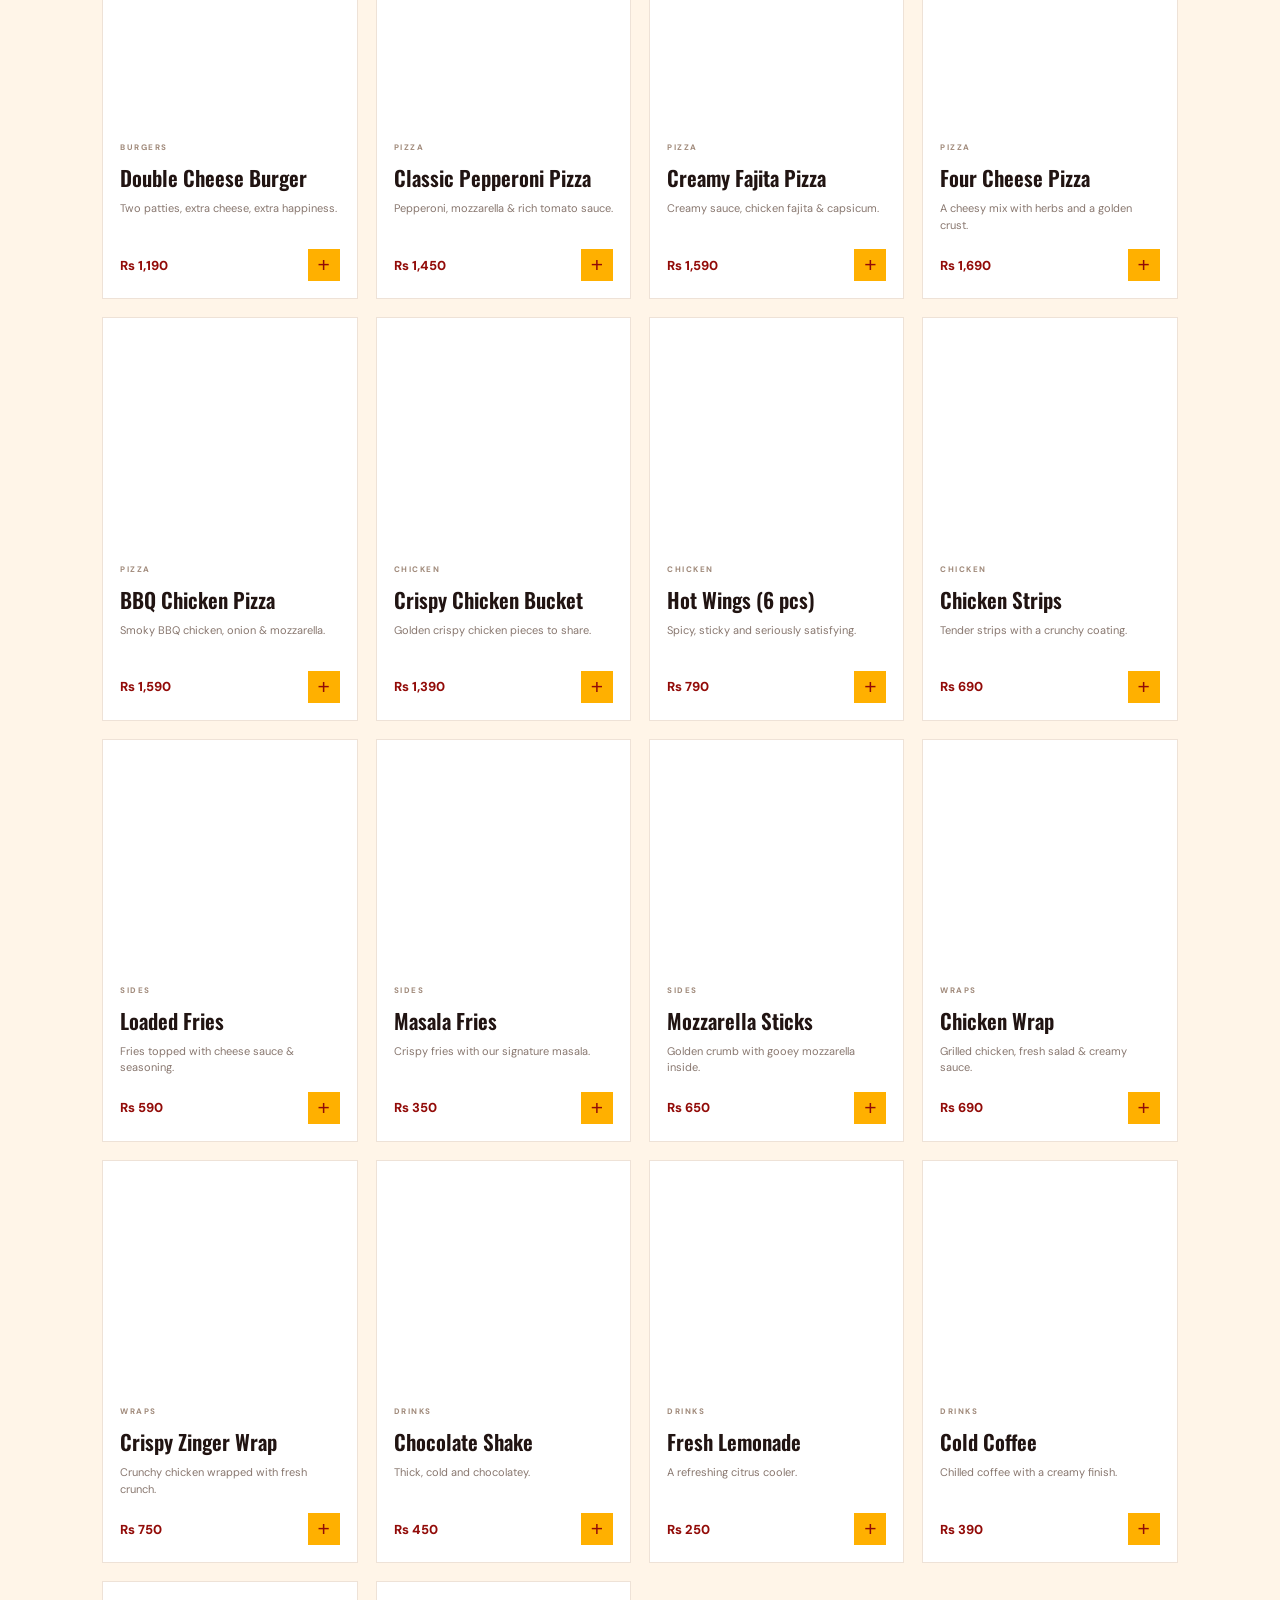
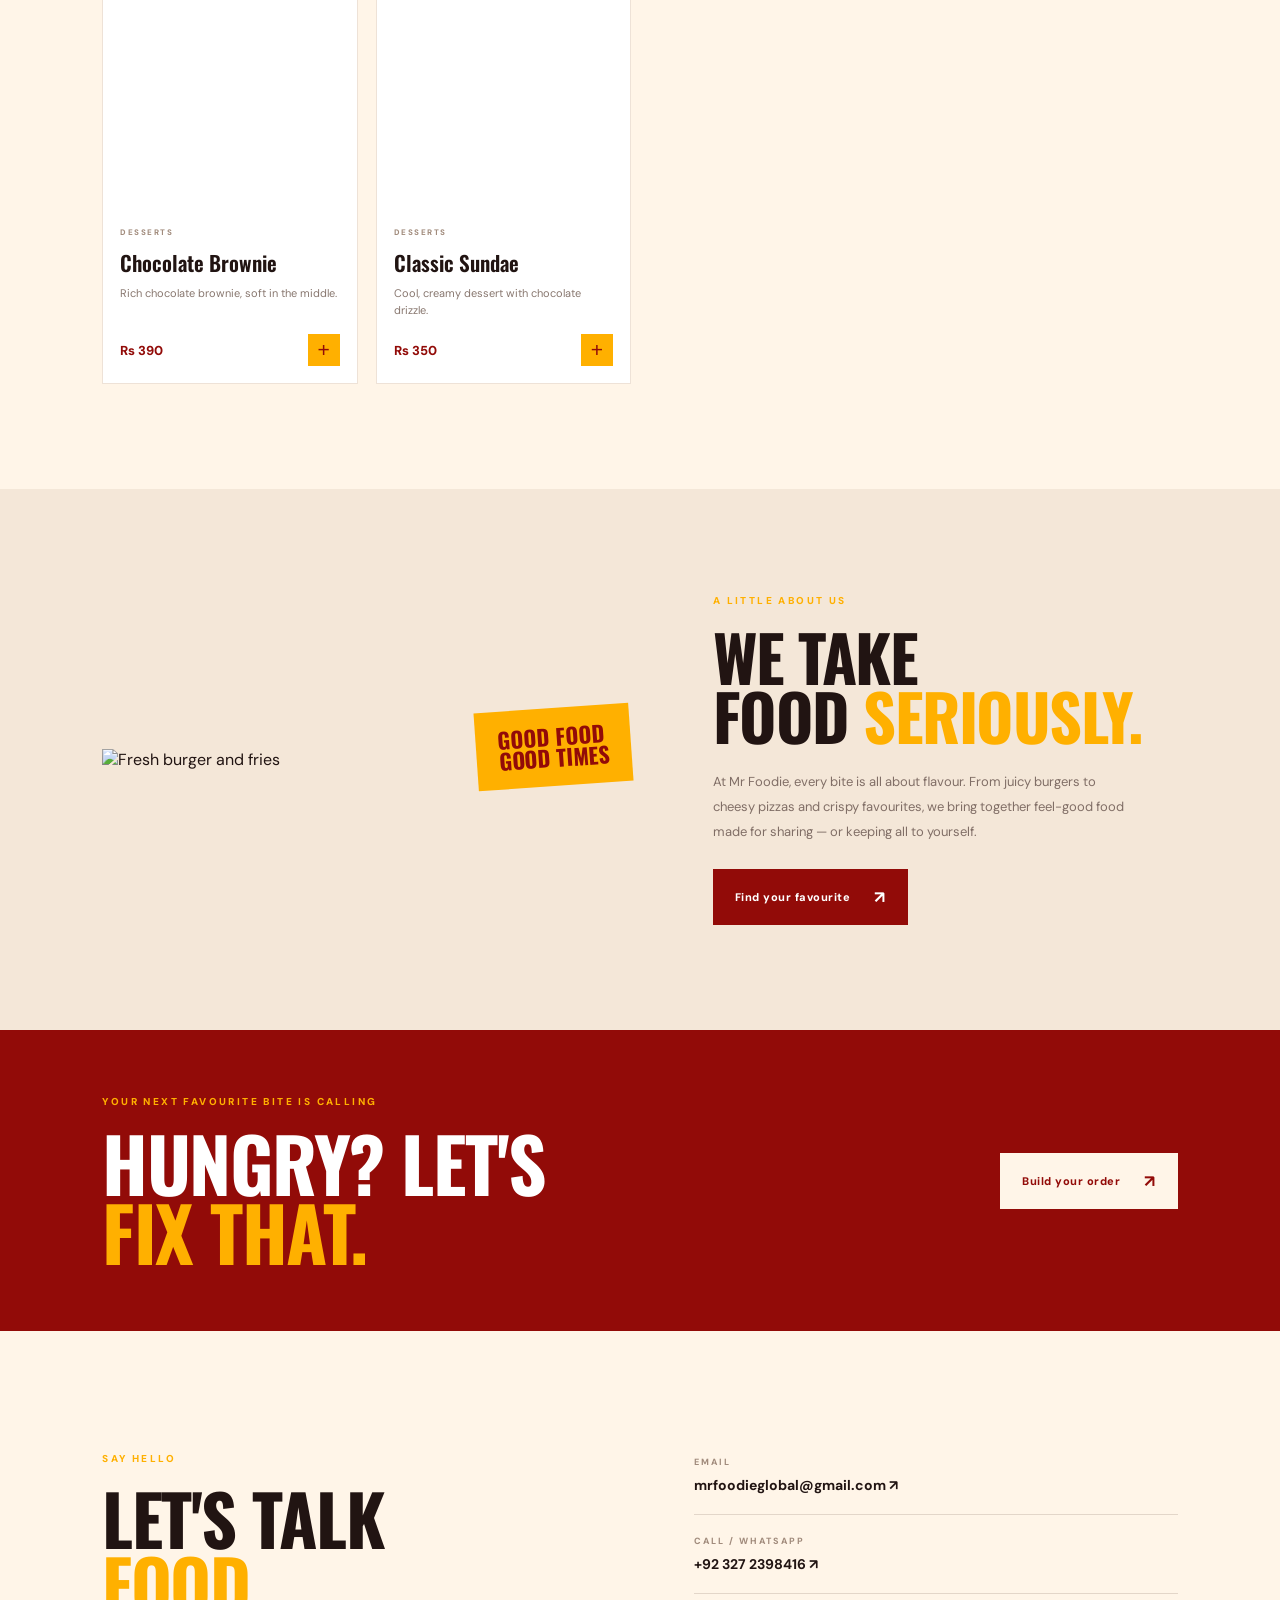
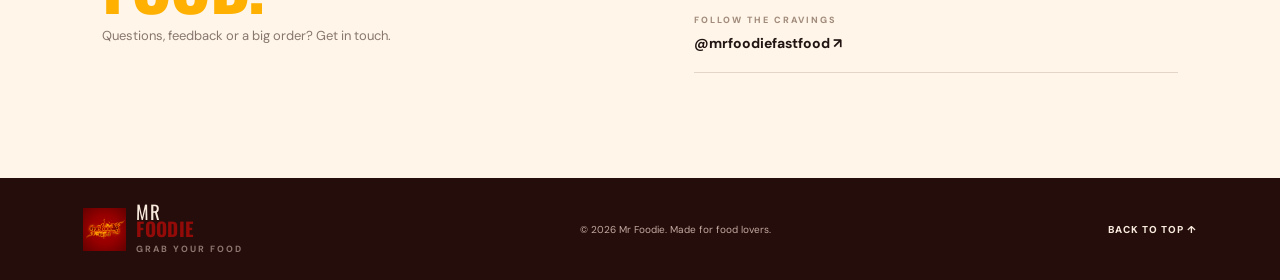
==== commit 47ea8130: "Update index.html" ====
--- a/index.html
+++ b/index.html
@@ -40,7 +40,7 @@
 </main>
 <footer><a class="brand footer-brand" href="#home"><img src="logo.png" alt=""><span>MR <b>FOODIE</b><small>GRAB YOUR FOOD</small></span></a><p>© <span id="year"></span> Mr Foodie. Made for food lovers.</p><a href="#home">BACK TO TOP ↑</a></footer>
 
-<div class="cart-fab" id="cartFab" aria-live="polite">🛒 <span id="cartCount">0</span> <b>VIEW ORDER</b></div>
+<div class="cart-fab" id="cartFab" aria-live="polite">!<span id="cartCount">0</span> <b>VIEW ORDER</b></div>
 <div class="modal-backdrop" id="cartModal" aria-hidden="true"><section class="cart-modal"><button class="close-modal" id="closeCart" aria-label="Close">×</button><p class="eyebrow">READY WHEN YOU ARE</p><h2>YOUR <em>ORDER</em></h2><div id="cartItems"></div><div class="cart-total"><span>ESTIMATED TOTAL</span><strong id="cartTotal">Rs 0</strong></div><form id="orderForm"><label>Your name<input required name="customer" placeholder="Name"></label><label>Phone number<input required name="phone" type="tel" placeholder="+92 ..."></label><label>Delivery address<textarea required name="address" rows="2" placeholder="Where should we deliver?"></textarea></label><label>Extra instructions<textarea name="notes" rows="2" placeholder="Any special requests? (optional)"></textarea></label><button class="btn btn-primary submit-order" type="submit">SEND ORDER TO GMAIL ↗</button><small class="form-note">Your order will open in Gmail as a ready-to-send email. Please press Send to place it.</small></form></section></div>
 <script src="script.js"></script>
 </body></html>
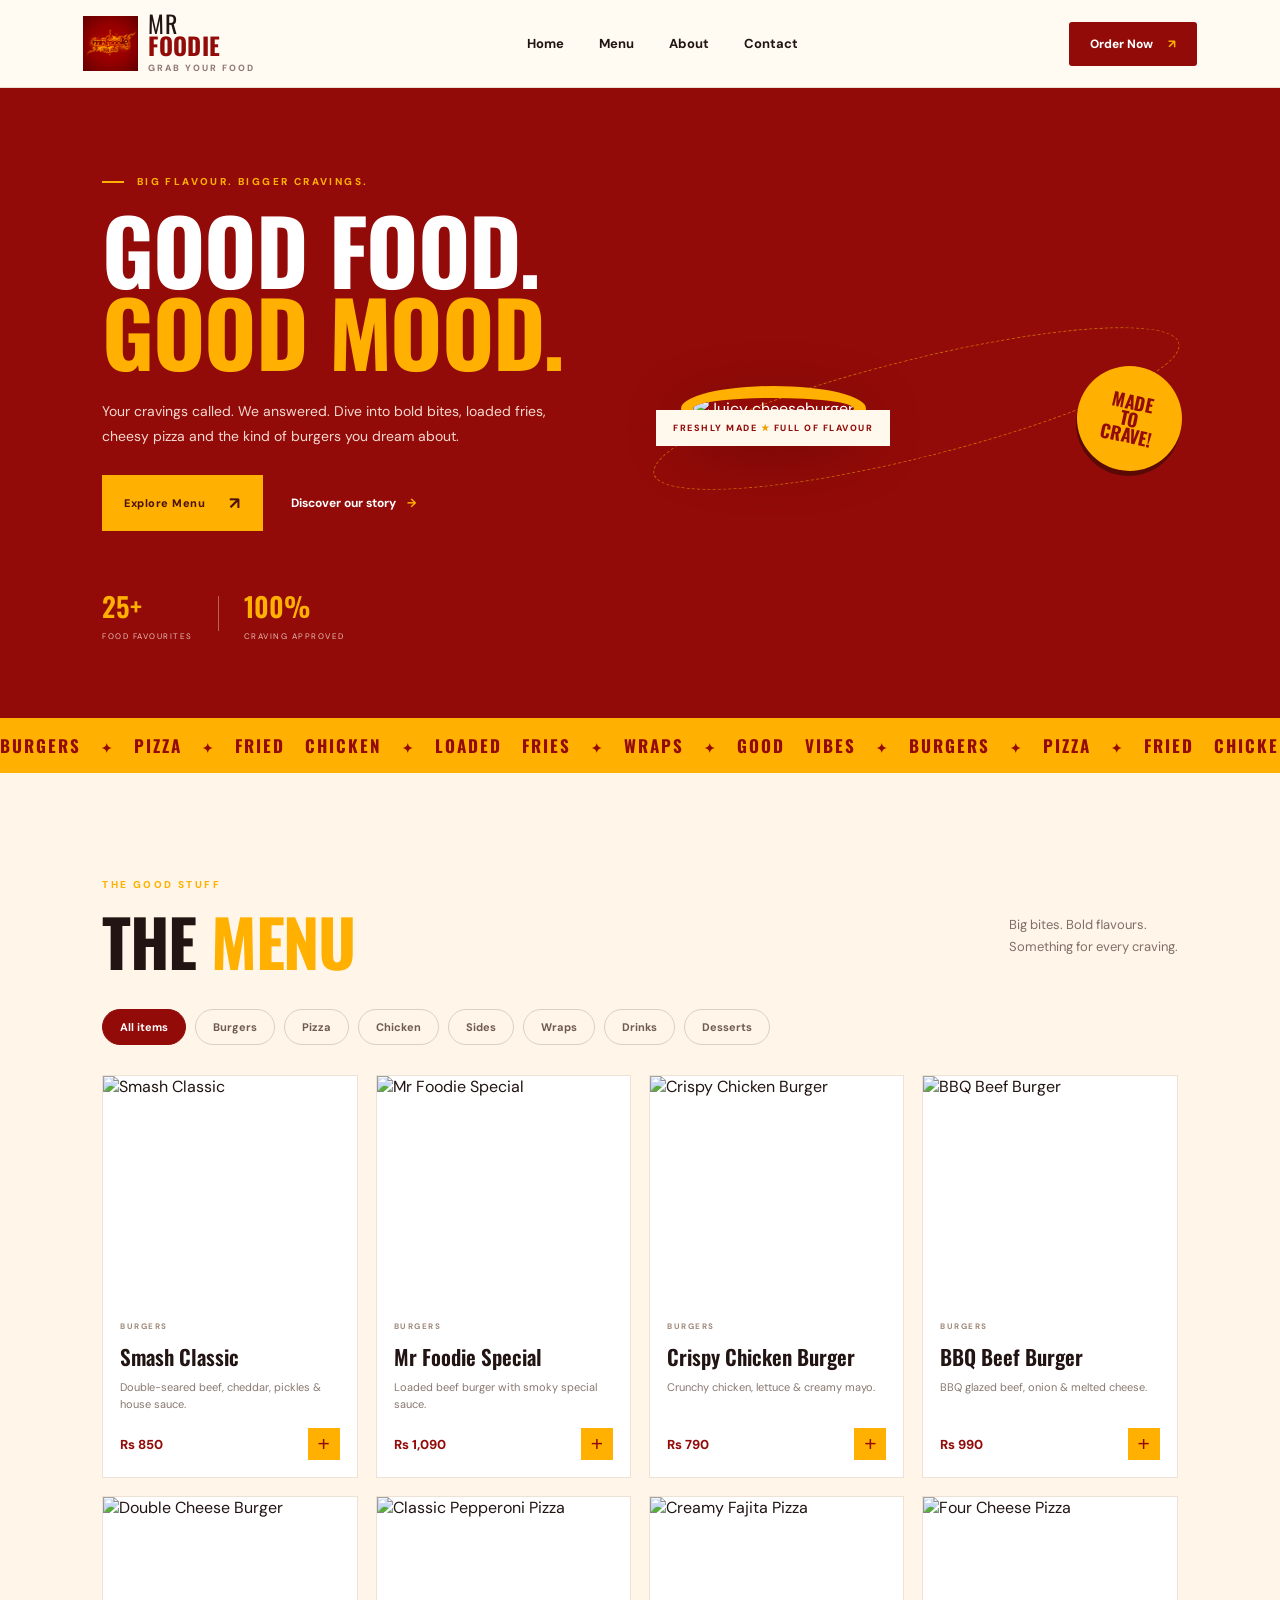
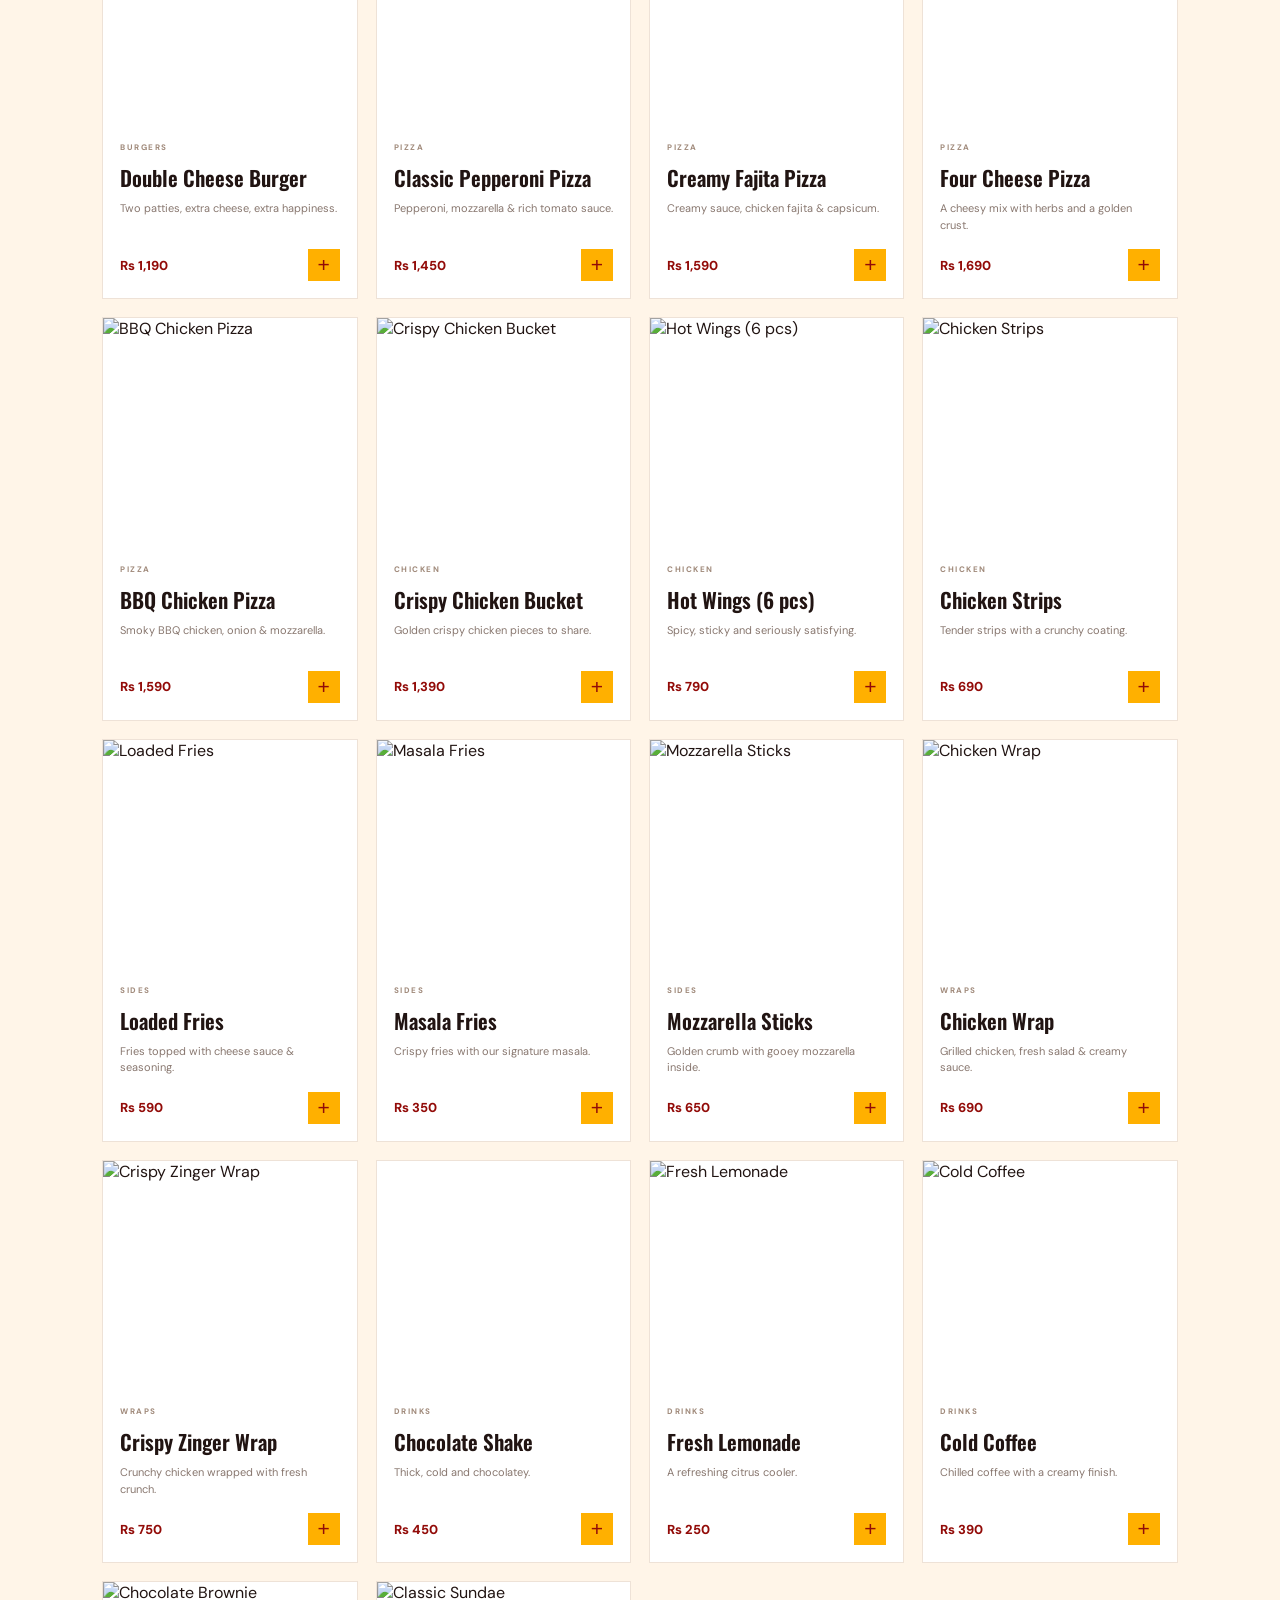
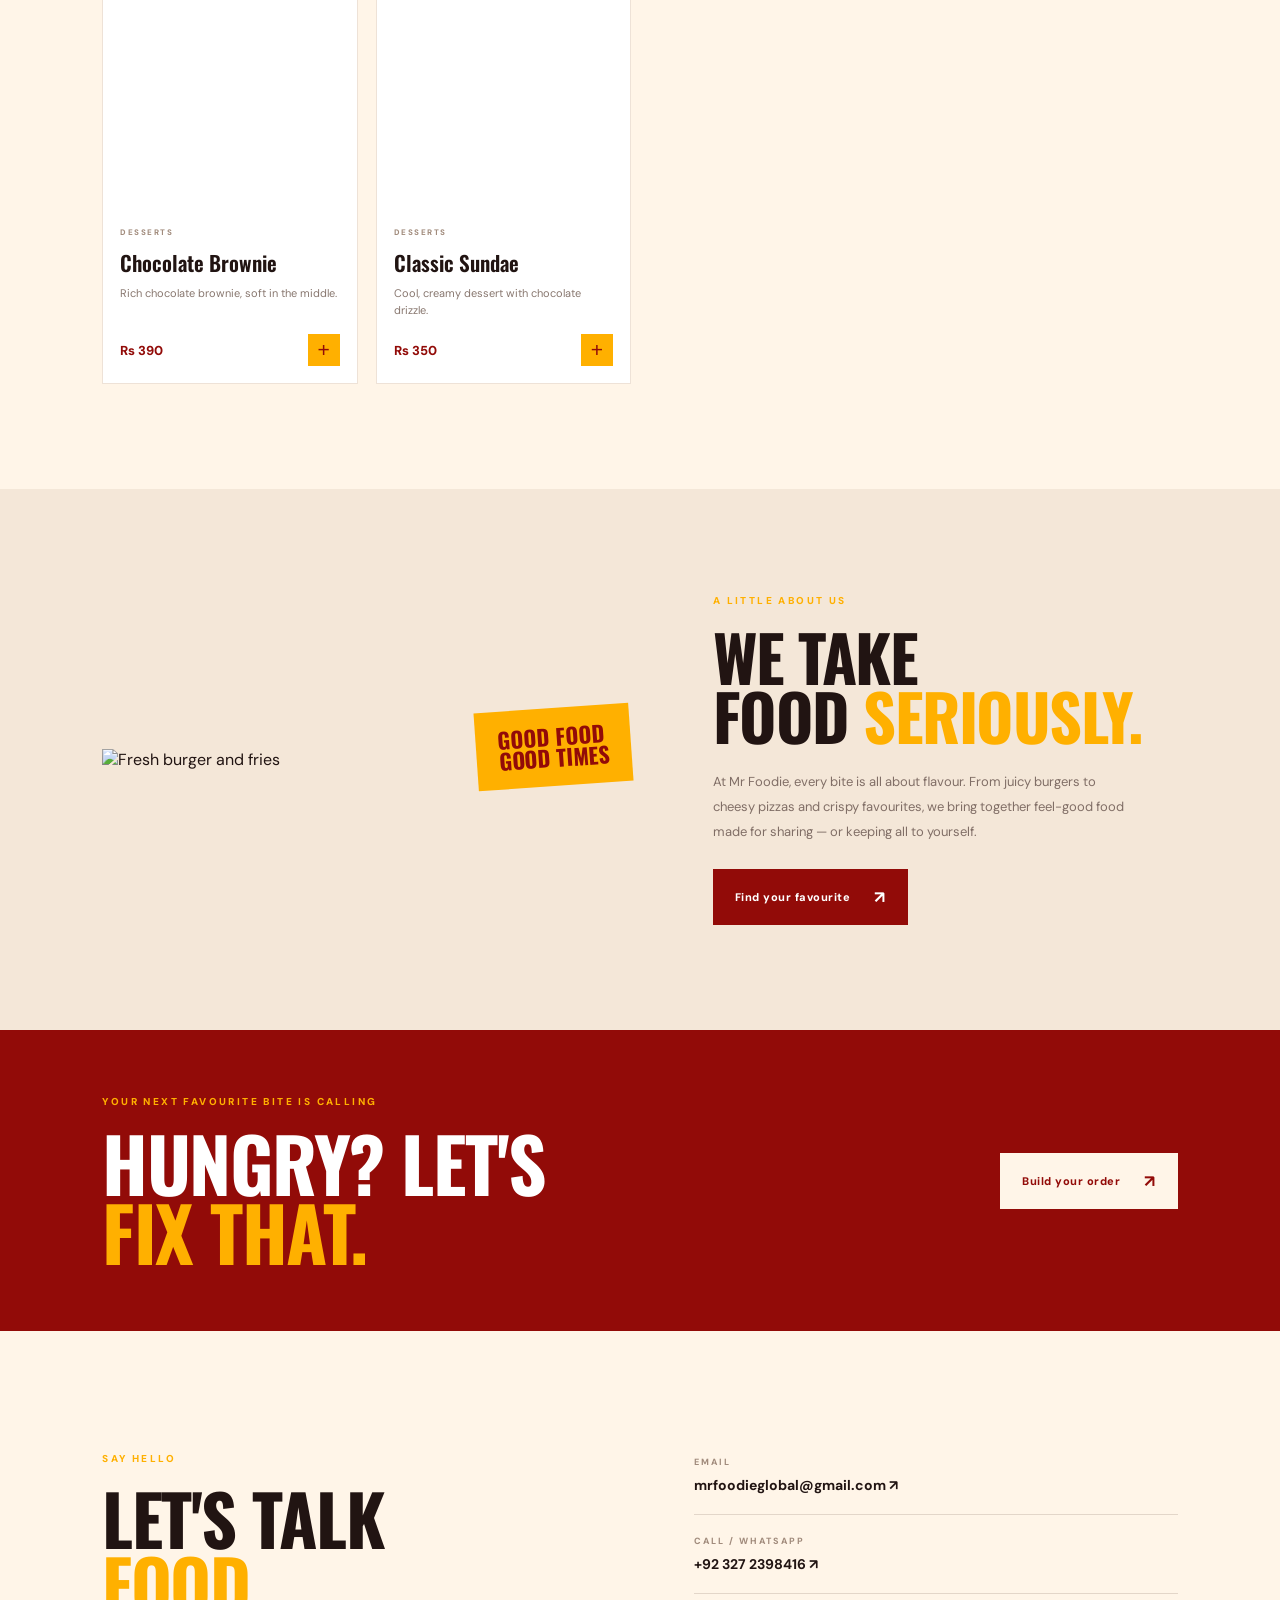
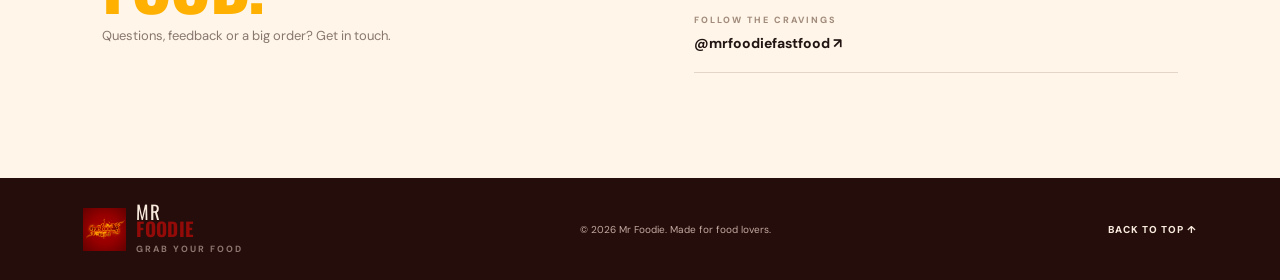
==== commit d4abe562: "Update index.html" ====
--- a/index.html
+++ b/index.html
@@ -41,6 +41,6 @@
 <footer><a class="brand footer-brand" href="#home"><img src="logo.png" alt=""><span>MR <b>FOODIE</b><small>GRAB YOUR FOOD</small></span></a><p>© <span id="year"></span> Mr Foodie. Made for food lovers.</p><a href="#home">BACK TO TOP ↑</a></footer>
 
 <div class="cart-fab" id="cartFab" aria-live="polite">!<span id="cartCount">0</span> <b>VIEW ORDER</b></div>
-<div class="modal-backdrop" id="cartModal" aria-hidden="true"><section class="cart-modal"><button class="close-modal" id="closeCart" aria-label="Close">×</button><p class="eyebrow">READY WHEN YOU ARE</p><h2>YOUR <em>ORDER</em></h2><div id="cartItems"></div><div class="cart-total"><span>ESTIMATED TOTAL</span><strong id="cartTotal">Rs 0</strong></div><form id="orderForm"><label>Your name<input required name="customer" placeholder="Name"></label><label>Phone number<input required name="phone" type="tel" placeholder="+92 ..."></label><label>Delivery address<textarea required name="address" rows="2" placeholder="Where should we deliver?"></textarea></label><label>Extra instructions<textarea name="notes" rows="2" placeholder="Any special requests? (optional)"></textarea></label><button class="btn btn-primary submit-order" type="submit">SEND ORDER TO GMAIL ↗</button><small class="form-note">Your order will open in Gmail as a ready-to-send email. Please press Send to place it.</small></form></section></div>
+<div class="modal-backdrop" id="cartModal" aria-hidden="true"><section class="cart-modal"><button class="close-modal" id="closeCart" aria-label="Close">×</button><p class="eyebrow">READY WHEN YOU ARE</p><h2>YOUR <em>ORDER</em></h2><div id="cartItems"></div><div class="cart-total"><span>ESTIMATED TOTAL</span><strong id="cartTotal">Rs 0</strong></div><form id="orderForm"><label>Your name<input required name="customer" placeholder="Name"></label><label>Phone number<input required name="phone" type="tel" placeholder="+92 ..."></label><label>Delivery address<textarea required name="address" rows="2" placeholder="Where should we deliver?"></textarea></label><label>Extra instructions<textarea name="notes" rows="2" placeholder="Any special requests? (optional)"></textarea></label><button class="btn btn-primary submit-order" type="submit">SEND ORDER TO GMAIL ↗</button><small class="form-note">Your order is being confirmed. We'll call you for the details..</small></form></section></div>
 <script src="script.js"></script>
 </body></html>
